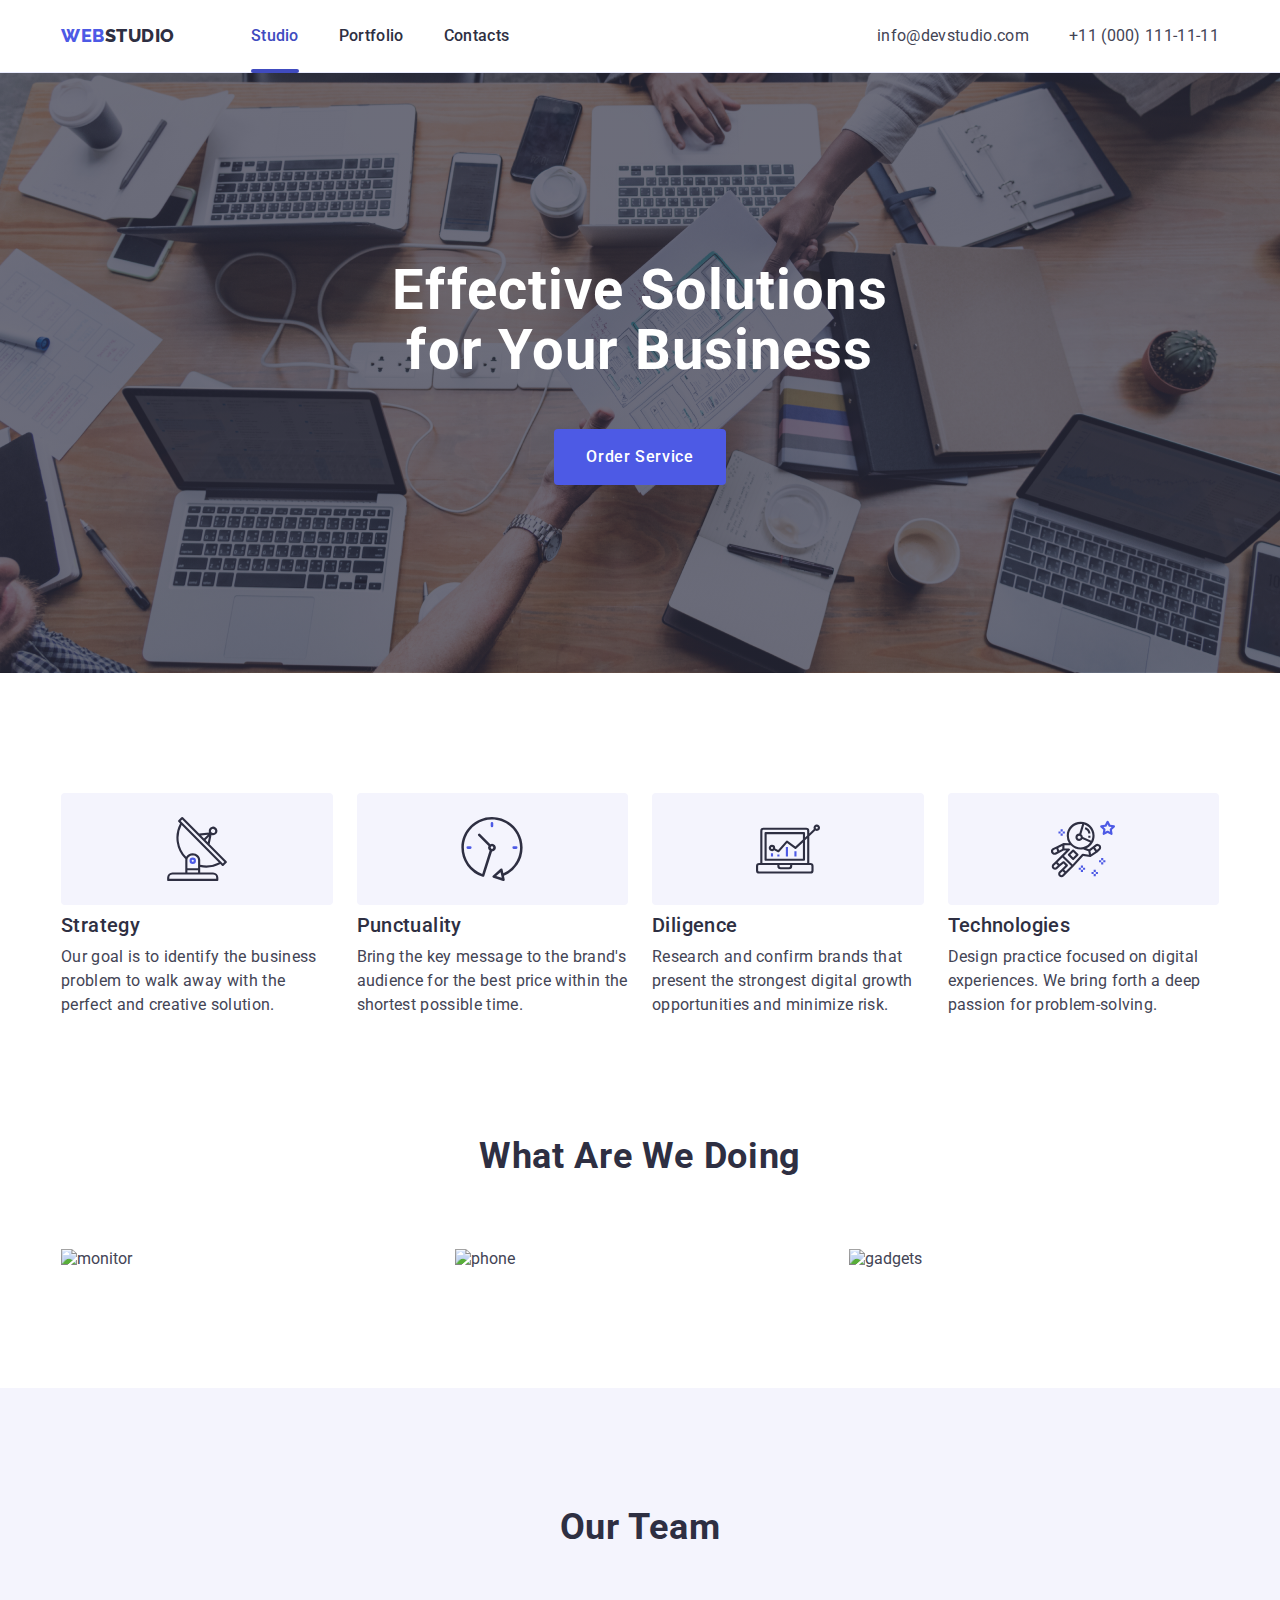
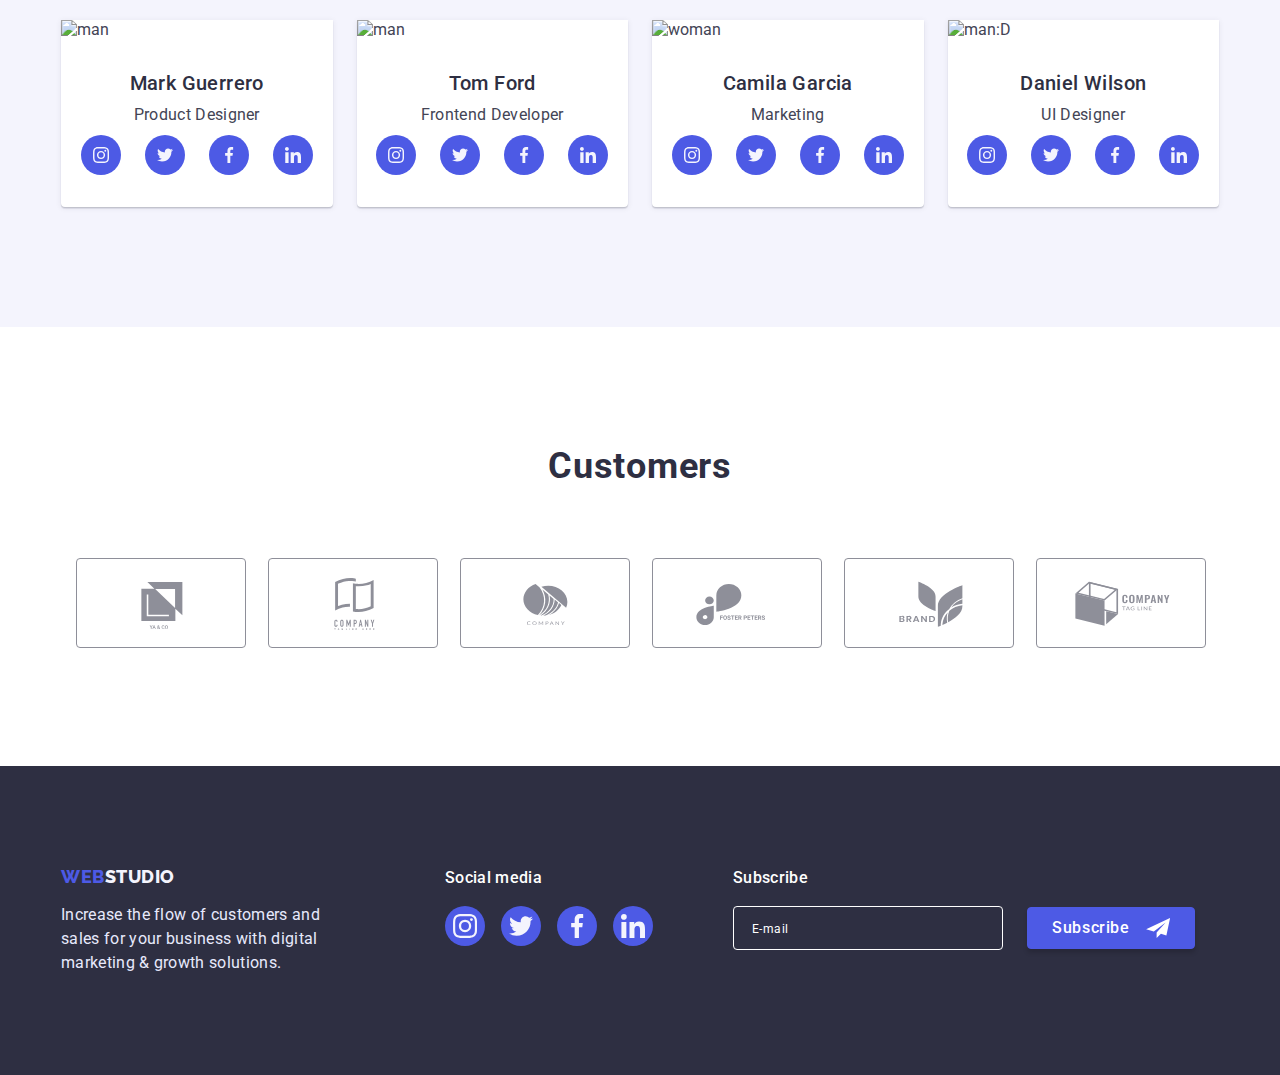
==== index.html @ 3168a24e "Summary" ====
<!DOCTYPE html>
<html lang="en">
  <head>
    <meta charset="UTF-8" />
    <meta http-equiv="X-UA-Compatible" content="IE=edge" />
    <meta name="viewport" content="width=device-width, initial-scale=1.0" />
    <title>Document</title>
    <link
      rel="stylesheet"
      href="https://cdnjs.cloudflare.com/ajax/libs/modern-normalize/1.1.0/modern-normalize.min.css"
      integrity="sha512-wpPYUAdjBVSE4KJnH1VR1HeZfpl1ub8YT/NKx4PuQ5NmX2tKuGu6U/JRp5y+Y8XG2tV+wKQpNHVUX03MfMFn9Q=="
      crossorigin="anonymous"
      referrerpolicy="no-referrer"
    />
    <link rel="preconnect" href="https://fonts.googleapis.com" />
    <link rel="preconnect" href="https://fonts.gstatic.com" crossorigin />
    <link
      href="https://fonts.googleapis.com/css2?family=Montserrat:ital,wght@1,300;1,600&family=Raleway:wght@800&family=Roboto:wght@400;500;700;900&display=swap"
      rel="stylesheet"
    />

    <link rel="stylesheet" href="./css/style.css" />
    <link rel="stylesheet" href="./modal.js" />
  </head>
  <body class="Page">
    <!-- Header -->

    <header class="page-header">
      <div class="header-container container">
        <nav class="header-navigation">
          <!--Header-LOGOTYPE -->

          <a class="web link box" href="./index.html">
            Web<span class="studio">Studio</span>
          </a>

          <ul class="header list header-list">
            <li class="header-item">
              <a class="header link header-line" href="./index.html">Studio</a>
            </li>
            <li class="header-item">
              <a class="header link" href="./portfolio.html">Portfolio</a>
            </li>
            <li class="header-item">
              <a class="header link" href="#">Contacts</a>
            </li>
          </ul>
        </nav>

        <!-- ADRESS -->

        <address class="header-adress">
          <ul class="adress list adress-list">
            <li class="adress-item">
              <a href="mailto:info@devstudio.com" class="adress link"
                >info@devstudio.com</a
              >
            </li>
            <li class="adress-item">
              <a href="tel:+110001111111" class="adress link"
                >+11 (000) 111-11-11</a
              >
            </li>
          </ul>
        </address>
      </div>
    </header>

    <!-- MAIN -->

    <!-- HERO -->

    <main>
      <section class="hero">
        <div class="hero-conainer container">
          <h1 class="hero-title">Effective Solutions for Your Business</h1>

          <button class="button primary" type="button" data-modal-open>
            Order Service
          </button>
        </div>
      </section>

      <!-- Our privilegies -->

      <section class="privilegies">
        <div class="container priviliges-container">
          <h2 hidden class="op-title">Our privilegies</h2>
          <ul class="list-privilegies">
            <li class="privilegies-list">
              <div class="icon-container">
                <svg class="icon-priviliges" width="64" height="64">
                  <use href="./images/icons.svg#icon-antenna"></use>
                </svg>
              </div>
              <h3 class="privilegies-title-li">Strategy</h3>
              <p class="privilegies-text">
                Our goal is to identify the business problem to walk away with
                the perfect and creative solution.
              </p>
            </li>
            <li class="privilegies-list">
              <div class="icon-container">
                <svg class="icon-priviliges" width="64" height="64">
                  <use href="./images/icons.svg#icon-clock"></use>
                </svg>
              </div>
              <h3 class="privilegies-title-li">Punctuality</h3>
              <p class="privilegies-text">
                Bring the key message to the brand's audience for the best price
                within the shortest possible time.
              </p>
            </li>
            <li class="privilegies-list">
              <div class="icon-container">
                <svg class="icon-priviliges" width="64" height="64">
                  <use href="./images/icons.svg#icon-display"></use>
                </svg>
              </div>
              <h3 class="privilegies-title-li">Diligence</h3>
              <p class="privilegies-text">
                Research and confirm brands that present the strongest digital
                growth opportunities and minimize risk.
              </p>
            </li>
            <li class="privilegies-list">
              <div class="icon-container">
                <svg class="icon-priviliges" width="64" height="64">
                  <use href="./images/icons.svg#icon-spaceman"></use>
                </svg>
              </div>
              <h3 class="privilegies-title-li">Technologies</h3>
              <p class="privilegies-text">
                Design practice focused on digital experiences. We bring forth a
                deep passion for problem-solving.
              </p>
            </li>
          </ul>
        </div>
      </section>

      <!-- What are we doing -->

      <section class="what">
        <div class="container">
          <h2 class="what-title">What are we doing</h2>

          <ul class="what-list">
            <li class="what-li">
              <img src="./images/Rectanglea.jpg" alt="monitor" width="360" />
            </li>
            <li class="what-li">
              <img src="./images/Rectangleb.jpg" alt="phone" width="360" />
            </li>
            <li class="what-li">
              <img src="./images/Rectanglec.jpg" alt="gadgets" width="360" />
            </li>
          </ul>
        </div>
      </section>

      <!-- Our team -->
      <section class="our-team">
        <div class="container">
          <h2 class="team-title">Our Team</h2>
          <ul class="team list">
            <li class="team-li">
              <img src="./images/imga.jpg" alt="man" width="264" />
              <div class="person-container">
                <h3 class="team-title-li">Mark Guerrero</h3>
                <p class="team-text">Product Designer</p>
                <ul class="social-list">
                  <li class="social-item">
                    <a class="social-link" href="">
                      <svg class="social-icon" width="16" height="16">
                        <use
                          href="./images/icons-social.svg#icon-instagram"
                        ></use>
                      </svg>
                    </a>
                  </li>
                  <li class="social-item">
                    <a class="social-link" href="">
                      <svg class="social-icon" width="16" height="16">
                        <use
                          href="./images/icons-social.svg#icon-twitter"
                        ></use>
                      </svg>
                    </a>
                  </li>
                  <li class="social-item">
                    <a class="social-link" href="">
                      <svg class="social-icon" width="16" height="16">
                        <use
                          href="./images/icons-social.svg#icon-facebook"
                        ></use>
                      </svg>
                    </a>
                  </li>
                  <li class="social-item">
                    <a class="social-link" href="">
                      <svg class="social-icon" width="16" height="16">
                        <use
                          href="./images/icons-social.svg#icon-linkedin"
                        ></use>
                      </svg>
                    </a>
                  </li>
                </ul>
              </div>
            </li>
            <li class="team-li">
              <img src="./images/imgb.jpg" alt="man" width="264" />
              <div class="person-container">
                <h3 class="team-title-li">Tom Ford</h3>
                <p class="team-text">Frontend Developer</p>
                <ul class="social-list">
                  <li class="social-item">
                    <a class="social-link" href="">
                      <svg class="social-icon" width="16" height="16">
                        <use
                          href="./images/icons-social.svg#icon-instagram"
                        ></use>
                      </svg>
                    </a>
                  </li>
                  <li class="social-item">
                    <a class="social-link" href="">
                      <svg class="social-icon" width="16" height="16">
                        <use
                          href="./images/icons-social.svg#icon-twitter"
                        ></use>
                      </svg>
                    </a>
                  </li>
                  <li class="social-item">
                    <a class="social-link" href="">
                      <svg class="social-icon" width="16" height="16">
                        <use
                          href="./images/icons-social.svg#icon-facebook"
                        ></use>
                      </svg>
                    </a>
                  </li>
                  <li class="social-item">
                    <a class="social-link" href="">
                      <svg class="social-icon" width="16" height="16">
                        <use
                          href="./images/icons-social.svg#icon-linkedin"
                        ></use>
                      </svg>
                    </a>
                  </li>
                </ul>
              </div>
            </li>
            <li class="team-li">
              <img src="./images/imgc.jpg" alt="woman" width="264" />
              <div class="person-container">
                <h3 class="team-title-li">Camila Garcia</h3>
                <p class="team-text">Marketing</p>
                <ul class="social-list">
                  <li class="social-item">
                    <a class="social-link" href="">
                      <svg class="social-icon" width="16" height="16">
                        <use
                          href="./images/icons-social.svg#icon-instagram"
                        ></use>
                      </svg>
                    </a>
                  </li>
                  <li class="social-item">
                    <a class="social-link" href="">
                      <svg class="social-icon" width="16" height="16">
                        <use
                          href="./images/icons-social.svg#icon-twitter"
                        ></use>
                      </svg>
                    </a>
                  </li>
                  <li class="social-item">
                    <a class="social-link" href="">
                      <svg class="social-icon" width="16" height="16">
                        <use
                          href="./images/icons-social.svg#icon-facebook"
                        ></use>
                      </svg>
                    </a>
                  </li>
                  <li class="social-item">
                    <a class="social-link" href="">
                      <svg class="social-icon" width="16" height="16">
                        <use
                          href="./images/icons-social.svg#icon-linkedin"
                        ></use>
                      </svg>
                    </a>
                  </li>
                </ul>
              </div>
            </li>
            <li class="team-li">
              <img src="./images/imgd.jpg" alt="man:D" width="264" />
              <div class="person-container">
                <h3 class="team-title-li">Daniel Wilson</h3>
                <p class="team-text">UI Designer</p>
                <ul class="social-list">
                  <li class="social-item">
                    <a class="social-link" href="">
                      <svg class="social-icon" width="16" height="16">
                        <use
                          href="./images/icons-social.svg#icon-instagram"
                        ></use>
                      </svg>
                    </a>
                  </li>
                  <li class="social-item">
                    <a class="social-link" href="">
                      <svg class="social-icon" width="16" height="16">
                        <use
                          href="./images/icons-social.svg#icon-twitter"
                        ></use>
                      </svg>
                    </a>
                  </li>
                  <li class="social-item">
                    <a class="social-link" href="">
                      <svg class="social-icon" width="16" height="16">
                        <use
                          href="./images/icons-social.svg#icon-facebook"
                        ></use>
                      </svg>
                    </a>
                  </li>
                  <li class="social-item">
                    <a class="social-link" href="">
                      <svg class="social-icon" width="16" height="16">
                        <use
                          href="./images/icons-social.svg#icon-linkedin"
                        ></use>
                      </svg>
                    </a>
                  </li>
                </ul>
              </div>
            </li>
          </ul>
        </div>
      </section>

      <!-- CLIENS -->

      <section class="clients">
        <div class="clients-container container">
          <h2 class="clients-title">Customers</h2>
          <ul class="clients-list">
            <li class="clients-item">
              <a class="clients-link" href="">
                <svg class="icon-clients" width="104" height="56">
                  <use href="./images/icons-client.svg#icon-logo-1"></use>
                </svg>
              </a>
            </li>
            <li class="clients-item">
              <a class="clients-link" href="">
                <svg class="icon-clients" width="104" height="56">
                  <use href="./images/icons-client.svg#icon-logo-2"></use>
                </svg>
              </a>
            </li>
            <li class="clients-item">
              <a class="clients-link" href="">
                <svg class="icon-clients" width="104" height="56">
                  <use href="./images/icons-client.svg#icon-logo-3"></use>
                </svg>
              </a>
            </li>
            <li class="clients-item">
              <a class="clients-link" href="">
                <svg class="icon-clients" width="104" height="56">
                  <use href="./images/icons-client.svg#icon-logo-4"></use>
                </svg>
              </a>
            </li>
            <li class="clients-item">
              <a class="clients-link" href="">
                <svg class="icon-clients" width="104" height="56">
                  <use href="./images/icons-client.svg#icon-logo-5"></use>
                </svg>
              </a>
            </li>
            <li class="clients-item">
              <a class="clients-link" href="">
                <svg class="icon-clients" width="104" height="56">
                  <use href="./images/icons-client.svg#icon-logo-6"></use>
                </svg>
              </a>
            </li>
          </ul>
        </div>
      </section>
    </main>

    <!-- <form name="registr_form"> 
      <label for="name">
        <span>name</span> <input type="text" name="name"
      /></label>
      <label for="tel"> <span>tel</span> <input type="tel" name="tel" /></label>
      <label for="email">
        <span>email</span> <input type="email" name="email"
      /></label>
      <br />

      <button type="submit">send</button>
    </form> -->

    <footer class="footer">
      <div class="container footer-container">
        <div class="footer-left-half">
          <a class="web link" href="./index.html"
            >Web<span class="studio-footer">Studio</span>
          </a>
          <p class="footer-text">
            Increase the flow of customers and sales for your business with
            digital marketing & growth solutions.
          </p>
        </div>
        <div class="footer-right-half">
          <p class="footer-social-text">Social media</p>
          <ul class="footer-social-list">
            <li class="footer-social-item">
              <a class="footer-social-link" href="">
                <svg class="footer-social-icon" width="24" height="24">
                  <use href="./images/icons-social.svg#icon-instagram"></use>
                </svg>
              </a>
            </li>
            <li class="footer-social-item">
              <a class="footer-social-link" href="">
                <svg class="footer-social-icon" width="24" height="24">
                  <use href="./images/icons-social.svg#icon-twitter"></use>
                </svg>
              </a>
            </li>
            <li class="footer-social-item">
              <a class="footer-social-link" href="">
                <svg class="footer-social-icon" width="24" height="24">
                  <use href="./images/icons-social.svg#icon-facebook"></use>
                </svg>
              </a>
            </li>
            <li class="footer-social-item">
              <a class="footer-social-link" href="">
                <svg class="footer-social-icon" width="24" height="24">
                  <use href="./images/icons-social.svg#icon-linkedin"></use>
                </svg>
              </a>
            </li>
          </ul>
        </div>
        <div class="subscribe-container">
          <p class="footer-social-text">Subscribe</p>
          <form class="subscribe-form">
            <input
              class="subscribe-input"
              type="text"
              placeholder="E-mail"
              name="user-email"
              required
            />
            <button class="subscribe-btn" type="submit">
              Subscribe
              <svg class="subscribe-btn-icon" width="24" height="20">
                <use href="./images/icons.svg#icon-modalsend"></use>
              </svg>
            </button>
          </form>
        </div>
      </div>
    </footer>

    <!-- MODAL -->

    <div class="backdrop is-hidden" data-modal>
      <div class="modal">
        <button class="modal-close-btn" type="button" data-modal-close>
          <svg class="modal-close-icon" width="8" height="8">
            <use href="./images/icons.svg#icon-close-modal"></use>
          </svg>
        </button>
        <p class="modal-action-text">
          Leave your contacts and we will call you back
        </p>

        <form class="contact-form">
          <label class="contact-form-label"
            ><span class="contact-form-name-description">Name</span>
            <span class="contact-form-input-wrapper">
              <input
                class="contact-form-input"
                type="text"
                name="user-name"
                required
                pattern="^[a-zA-Zа-яА-Я]+"
                minlength="2"
              />
              <span class="contact-form-input-icon">
                <svg class="contact-name-icon" width="12" height="12">
                  <use href="./images/icons.svg#icon-modalname"></use>
                </svg>
              </span>
            </span>
          </label>

          <label class="contact-form-label"
            ><span class="contact-form-name-description">Phone</span>
            <span class="contact-form-input-wrapper">
              <input
                class="contact-form-input"
                type="tel"
                name="user-phone"
                required
                pattern="^[0-9]{3}-[0-9]{3}-[0-9]{2}-[0-9]{2}"
                title="xxx-xxx-xx-xx"
              />
              <span
                class="contact-form-input-icon contact-form-input-icon-name-tel"
              >
                <svg class="contact-tel-icon" width="13" height="13">
                  <use href="./images/icons.svg#icon-modalphone"></use>
                </svg>
              </span>
            </span>
          </label>

          <label class="contact-form-label"
            ><span class="contact-form-name-description">Email</span>
            <span class="contact-form-input-wrapper">
              <input
                class="contact-form-input"
                type="email"
                name="user-email"
                required
              />
              <span class="contact-form-input-icon">
                <svg class="contact-email-icon" width="15" height="12">
                  <use href="./images/icons.svg#icon-modalemail"></use>
                </svg>
              </span>
            </span>
          </label>

          <label
            ><span class="contact-form-name-description">Comment</span>
            <textarea
              class="contact-form-message"
              placeholder="Text input"
              name="user-message"
            ></textarea>
          </label>

          <input
            class="contact-accept-checkbox visually-hidden"
            type="checkbox"
            id="user-policy"
            value="contact-accept"
            required
          />
          <label for="user-policy" class="contact-accept-checkbox-desc">
            I accept the terms and conditions of the&nbsp;<a href="#"
              >Private Policy</a
            >
          </label>

          <button type="submit" class="contact-form-btn">Send</button>
        </form>
      </div>
    </div>

    <script src="./js/modal.js"></script>
  </body>
</html>
---- css/style.css ----
* {
  margin: 0;
}
body {
  /* цвет основного текста #2E2F42 */

  /* цвет вторичного текста (+адрес) #434455 */
  color: var(--primary-text-color);
  /* цвет футера+Н1 #F4F4FD */
  /* акцент   #404BBF */
  /* цвет  кнопки #E7E9FC */
  /* текст на кнопке #4D5AE5*/

  /* position: relative;
  padding-right: 156px;
  padding-left: 156px;
  width: 1440px;
  height: 2592px;*/
  transition-duration: 250ms;
  transition-timing-function: cubic-bezier(0.4, 0, 0.2, 1);
  /* Основной ШРИФТ */
  font-family: "Roboto", sans-serif;

  background: var(--secondry-white-color);
}

:root {
  --primary-text-color: #434455;
  --title-text-color: #2e2f42;
  --accent-color: #404bbf;
  --primary-bg-color: #4d5ae5;
  --secondary-bg-color: #e7e9fc;
  --secondry-white-color: #ffffff;
  --background-color: #f4f4fd;
  --anim-transition: 250ms cubic-bezier(0.4, 0, 0.2, 1);
}
img {
  display: block;
}
li {
  list-style: none;
}
/* HEADER */

.header-li {
  list-style: none;
}
/*Header-LOGOTYPE */

.web.link {
  text-decoration: none;
  font-family: "Raleway", sans-serif;
  font-style: normal;
  font-weight: 800;
  font-size: 18px;
  line-height: 1.17;
  display: flex;
  align-items: center;
  letter-spacing: 0.03em;
  text-transform: uppercase;
}
.web.link {
  color: #4d5ae5;
}
.studio {
  color: #2e2f42;
}

/* Header-NAVIGATION */
.web.link {
  text-decoration: none;
}
.header.list {
  list-style: none;
  padding: 0;
  margin: 0;
}

.header.link {
  color: var(--title-text-color);
  font-family: "Roboto";
  font-style: normal;
  font-weight: 500;
  font-size: 16px;
  line-height: 24px;
  letter-spacing: 0.02em;
  text-decoration: none;
  transition-property: color, text-decoration-color;
  transition-duration: 250ms;
  transition-timing-function: cubic-bezier(0.4, 0, 0.2, 1);
}

.header.link:hover,
.header.link:focus {
  color: var(--accent-color);
  text-decoration-color: var(--accent-color);
}

/* Header-ADRESS */
.header-adress {
  font-style: normal;
  line-height: 1.5;
  margin-left: auto;
}

.adress.list {
  list-style: none;
  padding: 0;
}
.adress.link {
  color: var(--primary-text-color);
  text-decoration-line: none;
  letter-spacing: 0.02em;
  transition-property: color;
  transition-duration: 250ms;
  transition-timing-function: cubic-bezier(0.4, 0, 0.2, 1);
}

.adress.link:focus,
.adress.link:hover {
  color: var(--accent-color);
  transition-property: color;
  transition-duration: 250ms;
  transition-timing-function: cubic-bezier(0.4, 0, 0.2, 1);
}

/* HERO */

.hero-title {
  font-family: "Roboto", sans-serif;
  font-style: normal;
  font-weight: 700;
  font-size: 56px;
  text-align: center;
  letter-spacing: 0.02em;
  color: var(--secondry-white-color);
  line-height: 1.07;
}

.button.primary {
  font-family: "Roboto", sans-serif;
  font-style: normal;
  font-weight: 500;
  font-size: 16px;
  line-height: 24px;
  display: inline-flex;
  align-items: center;
  letter-spacing: 0.04em;

  display: flex;
  flex-direction: row;
  align-items: flex-start;
  padding: 16px 32px;
  gap: 10px;
  cursor: pointer;
  transition-property: background-color;
  transition-duration: 250ms;
  transition-timing-function: cubic-bezier(0.4, 0, 0.2, 1);
}

.button.primary:hover,
.button.primary:focus {
  background-color: var(--accent-color);
}

/* Our privilegies */

.privilegies-title {
  font-family: "Roboto";
  font-style: normal;
  font-weight: 700;
  font-size: 36px;
  line-height: 1.2;
  text-align: center;
  letter-spacing: 0.02em;
  text-transform: capitalize;
}

.privilegies-title-li {
  font-family: "Roboto";
  font-style: normal;
  font-weight: 500;
  font-size: 20px;
  line-height: 1.2;
  letter-spacing: 0.02em;
}
.privilegies-text {
  line-height: 1.5;
  letter-spacing: 0.02em;
}
.privilegies-title,
.privilegies-title-li {
  color: var(--title-text-color);
}
.privilegies-list {
  list-style: none;
}

/* what are we doing */

.what-title {
  font-family: "Roboto";
  font-style: normal;
  font-weight: 700;
  font-size: 36px;
  line-height: 1.11;
  text-align: center;
  letter-spacing: 0.02em;
  text-transform: capitalize;
  color: var(--title-text-color);
}
.what-list {
  list-style: none;
}

/* our team */
.our-team {
  background-color: #f4f4fd;
}
.team.list {
  list-style: none;
}

.team-title {
  font-family: "Roboto";
  font-style: normal;
  font-weight: 700;
  font-size: 36px;
  line-height: 1.11;
  text-align: center;
  letter-spacing: 0.02em;
  text-transform: capitalize;
}

.team-title-li {
  font-family: "Roboto";
  font-style: normal;
  font-weight: 500;
  font-size: 20px;
  line-height: 24px;
  text-align: center;
  letter-spacing: 0.02em;
}

.team-li {
  background-color: #ffffff;
}

.team-title,
.team-title-li {
  color: var(--title-text-color);
}
.team-text {
  background-color: var(--secondry-white-color);
}
.team-text {
  line-height: 1.5;
  letter-spacing: 0.02em;
}

.button.primary {
  color: var(--secondry-white-color);
  background-color: var(--primary-bg-color);
}
.button.secondary {
  color: var(--primary-bg-color);
  background-color: var(--secondary-bg-color);
}

/* FOOTER */
.studio-footer {
  color: #f4f4fd;
}

.footer {
  background-color: var(--title-text-color);
}
.footer-text {
  font-family: "Roboto";
  font-style: normal;
  font-weight: 400;
  font-size: 16px;
  line-height: 24px;
  letter-spacing: 0.02em;
  color: var(--secondary-bg-color);
}

/* PORTFOLIO */ /* PORTFOLIO */ /* PORTFOLIO */

/* HEADER>index */

/* Header */
.main-title {
  font-family: "Roboto", sans-serif;
  font-style: normal;
  font-weight: 700;
  font-size: 56px;
  text-align: center;
  letter-spacing: 0.02em;
  color: var(--title-text-color);
}
/* Filter */

.button.secondary {
  font-family: "Roboto", sans-serif;
  font-style: normal;
  font-weight: 500;
  font-size: 16px;
  line-height: 24px;
  display: flex;
  align-items: center;
  text-align: center;
  letter-spacing: 0.04em;
  background-color: #f4f4fd;
  cursor: pointer;
  transition-property: color, border-color, background-color, box-shadow;
  transition-duration: 250ms;
  transition-timing-function: cubic-bezier(0.4, 0, 0.2, 1);
}

.button.secondary:hover,
.button.secondary:focus {
  color: var(--secondry-white-color);
  background-color: var(--accent-color);
}
/* Projects  */

.project-list {
  list-style: none;
}

.project-title {
  font-family: "Roboto", sans-serif;
  font-style: normal;
  font-weight: 500;
  font-size: 20px;
  line-height: 1.2;
  letter-spacing: 0.02em;

  color: var(--title-text-color);
}
.project-text {
  font-size: 16px;
  line-height: 1.5;
  letter-spacing: 0.02em;
  color: var(--primary-text-color);
}

.project-li,
.filter-li {
  list-style: none;
}

.project-link {
  text-decoration: none;
}

/* BLOCKS Project's*/ /* BLOCKS Project's*/ /* BLOCKS Project's*/

/* INDEX+PORTFOLIO */ /* INDEX+PORTFOLIO */

/* HEADER */

ul,
h1,
h2,
h3,
h4,
h5,
h6,
p {
  margin: 0;
  padding: 0;
}

.web.link {
  display: inline-block;
}
.page-header {
  border-bottom: 1px solid #e7e9fc;
}
.header-container {
  display: flex;
}
.container {
  width: 1158px;
  margin: 0 auto;
  padding: 0 15px;
}
.header-navigation {
  display: flex;
  align-items: center;
}
.web.link.box {
  margin-right: 76px;
}
.header-list {
  display: flex;
  gap: 40px;
}
.header-item {
  padding: 0;
}
.header.link {
  padding: 24px 0;
}
.adress-list {
  gap: 40px;
  display: flex;
}

.adress-item {
  padding: 24px 0;
}

/* INDEX */ /* INDEX */

/* HERO */

.hero {
  padding: 188px 0;
}
.hero-title {
  max-width: 496px;
  margin: 0 auto 48px;
}
.button.primary {
  display: block;
  min-width: 169px;
  height: 56px;
  border: none;
  border-radius: 4px;
  margin: auto;
}
/* Our privilegies */

.privilegies {
  padding: 120px 0;
}
.list-privilegies {
  display: flex;
  gap: 24px;
}
.privilegies-list {
  width: calc((100% - 72px) / 4);
}
.privilegies-title-li {
  margin-bottom: 8px;
}

/* WHAT  */
.what {
  padding-bottom: 120px;
}
.what-title {
  margin-bottom: 72px;
}
.what-list {
  display: flex;
  gap: 24px;
}
.what-li {
  flex-basis: calc((100% - 3 * 16px) / 3);
}

/* OUR-TEAM */

.our-team {
  padding: 120px 0;
}
.team-title {
  margin-bottom: 72px;
}
.team.list {
  display: flex;
  gap: 24px;
}
.team-li {
  flex-basis: calc((100% - 3 * 24px) / 4);
  border-radius: 0px 0px 4px 4px;
}
.person-container {
  padding: 32px 16px;
}
.team-title-li {
  text-align: center;
  margin-bottom: 8px;
}
.team-text {
  text-align: center;
  margin-bottom: 8px;
}
/* FOOTER */
.footer {
  padding: 100px 0;
}

.footer-text {
  max-width: 264px;
  margin-top: 16px;
}

/* Project's FILTER LIST */

.project {
  padding: 96px 0 120px;
}

.filter-set {
  outline: orange;
  display: flex;
  justify-content: center;
  gap: 24px;
  margin-bottom: 72px;
}
.filter-button {
  padding: 12px 24px;
  border: 1px solid #e7e9fc;
  border-radius: 4px;
}
.filter-button:hover,
.filter-button:focus {
  border: 1px solid transparent;
  box-shadow: 0px 3px 1px rgba(0, 0, 0, 0.1), 0px 2px 1px rgba(0, 0, 0, 0.08),
    0px 2px 2px rgba(0, 0, 0, 0.12);
  transition-property: border, box-shadow;
  transition-duration: 250ms;
  transition-timing-function: cubic-bezier(0.4, 0, 0.2, 1);
}
.card-set {
  outline: tomato;
  display: flex;
  flex-wrap: wrap;
  column-gap: 24px;
  row-gap: 48px;
}
.card-item {
  width: calc((100% - 48px) / 3);
}
.card-info {
  padding: 32px 16px;
  border: 1px solid #e7e9fc;
  border-top: none;
}
.project-title {
  margin-bottom: 8px;
}

/* IMAGE-DECORATION */ /* IMAGE-DECORATION */ /* IMAGE-DECORATION */ /* IMAGE-DECORATION */

/* HEADER */

.page-header {
  box-shadow: 0px 2px 1px rgba(46, 47, 66, 0.08),
    0px 1px 1px rgba(46, 47, 66, 0.16), 0px 1px 6px rgba(46, 47, 66, 0.08);
}

/* HERO */
.hero {
  background-color: var(--primary-text-color);
  max-width: 1440px;
  margin-left: auto;
  margin-right: auto;
  background-image: linear-gradient(
      rgba(46, 47, 66, 0.7),
      rgba(46, 47, 66, 0.7)
    ),
    url(../images/people-office.jpg);
  background-repeat: no-repeat;
  background-position: center;
  background-size: cover;
}
/* Priviligies */
.icon-container {
  display: flex;
  align-items: center;
  justify-content: center;
  height: 112px;
  background-color: var(--background-color);
  border-radius: 4px;
  margin-bottom: 8px;
}

/* Our team */

.team-li {
  box-shadow: 0px 1px 6px rgba(46, 47, 66, 0.08),
    0px 1px 1px rgba(46, 47, 66, 0.16), 0px 2px 1px rgba(46, 47, 66, 0.08);
}
.person-container {
  padding: 32px 0;
}
.social-list {
  display: flex;
  justify-content: center;
  gap: 24px;
}
.social-item {
  width: 40px;
  height: 40px;
}
.social-link {
  width: 100%;
  height: 100%;
  background-color: var(--primary-bg-color);
  border-radius: 50%;
  display: flex;
  align-items: center;
  justify-content: center;
  transition-property: background-color;
  transition-duration: 250ms;
  transition-timing-function: cubic-bezier(0.4, 0, 0.2, 1);
}
.social-link:hover,
.social-link:focus {
  background-color: var(--accent-color);
}

.social-icon {
  fill: var(--background-color);
}

/* clients */
.clients {
  padding-top: 120px;
  padding-bottom: 120px;
}

.clients-container {
  width: 1128px;
  margin-left: auto;
  margin-right: auto;
}
.clients-title {
  font-family: "Roboto";
  font-style: normal;
  font-weight: 700;
  font-size: 36px;
  line-height: 1.1;
  text-align: center;
  letter-spacing: 0.02em;
  text-transform: capitalize;
  color: var(--title-text-color);
  margin-bottom: 72px;
}
.clients-list {
  display: flex;
  gap: 24px;
}
.clients-item {
  width: calc((100% - 120px) / 6);
  height: 88px;
}
.clients-link {
  display: block;
  display: flex;
  justify-content: center;
  align-items: center;
  width: 100%;
  height: 100%;
  border: 1px solid #8e8f99;
  color: #8e8f99;
  border-radius: 4px;

  transition: border-color var(--anim-transition), color var(--anim-transition);
}

.clients-link:hover {
  border-color: var(--accent-color);
  color: var(--accent-color);
}
.clients-link:focus {
  border-color: var(--accent-color);
  color: var(--accent-color);
}
.icon-clients {
  fill: currentColor;
}

/* FOOTER */

.footer-container {
  display: flex;
  align-items: baseline;
}
.footer-left-half {
  margin-right: 120px;
}
/* .footer-right-half */
.footer-social-text {
  font-weight: 500;
  font-size: 16px;
  line-height: 1.5;
  letter-spacing: 0.02em;
  color: var(--secondry-white-color);
  margin-bottom: 16px;
}
.footer-social-list {
  display: flex;
  gap: 16px;
}
.footer-social-item {
  width: 40px;
  height: 40px;
}
.footer-social-link {
  width: 100%;
  height: 100%;
  background-color: var(--primary-bg-color);
  border-radius: 50%;
  display: flex;
  align-items: center;
  justify-content: center;
  transition-property: background-color;
  transition-duration: 250ms;
  transition-timing-function: cubic-bezier(0.4, 0, 0.2, 1);
}

.footer-social-link:hover,
.footer-social-link:focus {
  background-color: #31d0aa;
}

.footer-social-icon {
  fill: var(--background-color);
}

/* PORTFOLIO */ /* PORTFOLIO */ /* PORTFOLIO */

/* Our projects  */
.project-link {
  display: block;
  transition-property: box-shadow;
  transition-duration: 250ms;
  transition-timing-function: cubic-bezier(0.4, 0, 0.2, 1);
}

.project-link:hover,
.project-link:focus {
  box-shadow: 0px 1px 6px rgba(46, 47, 66, 0.08),
    0px 1px 1px rgba(46, 47, 66, 0.16), 0px 2px 1px rgba(46, 47, 66, 0.08);

}

/* ANIMATION */ /* ANIMATION */ /* ANIMATION */

/* header-line */

.header.link.header-line {
  position: relative;
  display: block;
  color: var(--accent-color);
  transition-property: color;
  transition-duration: 250ms;
  transition-timing-function: cubic-bezier(0.4, 0, 0.2, 1);
}

.header-line::after {
  content: "";
  position: absolute;
  width: 100%;
  height: 4px;
  background-color: var(--accent-color);
  bottom: -1px;
  left: 0;
  border-radius: 2px;
  border-bottom: 1px;
}

.header.link {
  position: relative;
  display: block;
}
/* INDEX/modal */

.backdrop {
  position: fixed;
  top: 0;
  left: 0;
  width: 100%;
  height: 100%;
  z-index: 100;
  background-color: rgba(46, 47, 66, 0.4);
  transform: scale(1);
  transition: opacity var(--anim-transition), visibility var(--anim-transition);
}
/* transition-property: opasity, visibility;
  transition-duration: 2500ms;
  transition-timing-function: cubic-bezier(0.4, 0, 0.2, 1); */

.backdrop.is-hidden {
  opacity: 0;
  visibility: hidden;
  pointer-events: none;
  transform: scale(0.7);
}
.modal {
  position: absolute;
  width: 408px;
  max-width: 408px;
  min-height: 576px;
  top: 50%;
  left: 50%;
  transform: translate(-50%, -50%) scale(1);
  background: #fcfcfc;
  box-shadow: 0px 1px 1px rgba(0, 0, 0, 0.14), 0px 1px 3px rgba(0, 0, 0, 0.12),
    0px 2px 1px rgba(0, 0, 0, 0.2);
  padding: 72px 24px 24px 24px;
  border-radius: 4px;
  transition: transform var(--anim-transition);
  
}

.modal-close-btn {
  padding: 0;
  position: absolute;
  display: flex;
  align-items: center;
  justify-content: center;
  width: 24px;
  height: 24px;
  top: 24px;
  right: 24px;
  border-radius: 50%;
  background: var(--secondary-bg-color);
  cursor: pointer;
  border: 1px solid rgba(0, 0, 0, 0.1);
  transition-property: fill, background-color;
  transition-duration: 250ms;
  transition-timing-function: cubic-bezier(0.4, 0, 0.2, 1);
  transition: background-color var(--anim-transition),
    border var(--anim-transition);
}
.modal-close-icon {transition: fill var(--anim-transition);}

.modal-close-btn:focus,
.modal-close-btn:hover {
  fill: var(--secondry-white-color);
  background-color: var(--accent-color);
  border: var(--accent-color);
  transition-property: background-color, border;
  transition-duration: 250ms;
  transition-timing-function: cubic-bezier(0.4, 0, 0.2, 1);
}
/* Portfolio */ /* Portfolio */

/* Our project */

.project-thumb {
  position: relative;
  overflow: hidden;
}

.overlay {
  position: absolute;
  top: 0;
  left: 0;
  width: 100%;
  height: 100%;
  background-color: var(--primary-bg-color);
  padding: 20px;
  transform: translateY(100%);
}
.card-item:focus .overlay {
  transform: translateY(0%);
}
.card-item:hover .overlay {
  transform: translateY(0%);
}



 .overlay {
  color: var(--background-color);
  position: absolute;
  top: 0;
  font-size: 16px;
  line-height: 1.5;
  letter-spacing: 0.02em;
  padding: 40px 32px;
  background-color: var(--primary-bg-color);
  height: 100%;
  width: 100%;
  transform: translateY(100%);
  transition-property: transform;
  transition-duration: 250ms;
  transition-timing-function: cubic-bezier(0.4, 0, 0.2, 1);
}
.overlay:hover,
.overlay:focus {
  transform: translateY(0%);
}

/* FORM ELEMENTS */ /* FORM ELEMENTS */ /* FORM ELEMENTS */

/* Hero modal form */ /* Hero modal form */

/* TEXT STYLEs */
.modal-action-text {
  font-family: "Roboto";
  font-style: normal;
  font-weight: 500;
  font-size: 16px;
  line-height: 24px;
  text-align: center;
  letter-spacing: 0.02em;
  color: var(--title-text-color);
}
.contact-form-name-description {
  display: block;
  margin-top: 8px;
  margin-bottom: 4px;
  font-family: "Roboto";
  font-style: normal;
  font-weight: 400;
  font-size: 12px;
  line-height: 14px;
  letter-spacing: 0.01em;
  color: #8e8f99;
}
.contact-accept-checkbox-desc {
  font-family: "Roboto";
  font-style: normal;
  font-weight: 400;
  font-size: 12px;
  line-height: 14px;
  letter-spacing: 0.04em;
  color: #8e8f99;
}

.contact-form-message {
  font-family: "Roboto";
  font-style: normal;
  font-weight: 500;
  font-size: 16px;
  line-height: 24px;
  letter-spacing: 0.02em;
  color: var(--title-text-color);
}
/* TEXT STYLEs */

/* POSITION */
.modal {
  padding: 72px 24px 24px;
}

.contact-form {
  display: flex;
  flex-direction: column;
}
.contact-form-input {
  width: 359px;
  height: 39px;
  border: 1px solid rgba(46, 47, 66, 0.4);
  border-radius: 4px;
  padding-left: 38px;
  transition-property: border-color;
  transition-duration: 250ms;
  transition-timing-function: cubic-bezier(0.4, 0, 0.2, 1);
}
.contact-form-accept-container {
  margin-top: 16px;
  margin-bottom: 24px;
}
/* POSITION */

/* MODAL INPUT ICON  */
.contact-form-input-icon {
  position: absolute;
  display: block;
  top: 50%;
  left: 19px;
  transform: translate(0%, -50%);
  fill: var(--title-text-color);
  transition-property: fill;
  transition-duration: 250ms;
  transition-timing-function: cubic-bezier(0.4, 0, 0.2, 1);
}
.contact-form-input-wrapper {
  display: block;
  position: relative;
}
.contact-form-input:focus {
  border-color: #4d5ae5;
  outline: none;
  transition-property: border-color;
  transition-duration: 250ms;
  transition-timing-function: cubic-bezier(0.4, 0, 0.2, 1);
}
.contact-form-input:focus + .contact-form-input-icon {
  fill: var(--primary-bg-color);
}

/* MODAL INPUT ICON  */

/* Contacts comment 
font-family: 'Roboto';
  font-style: normal;
  font-weight: 400;
  font-size: 12px;
  line-height: 14px;
  letter-spacing: 0.04em;
  color: rgba(46, 47, 66, 0.4);
  padding-left: 16px;
  padding-top: 8px;*/

.contact-form-message {
  resize: none;
  width: 100%;
  height: 120px;
  padding: 8px 16px;
  border: 1px solid rgba(46, 47, 66, 0.4);
  border-radius: 4px;
}
.contact-form-message::placeholder {
  font-family: "Roboto";
  font-style: normal;
  font-weight: 400;
  font-size: 12px;
  line-height: 14px;
  letter-spacing: 0.04em;
  color: rgba(46, 47, 66, 0.4);
}

.contact-form-message:focus {
  border-color: #4d5ae5;
  outline: none;
  transition-property: border-color;
  transition-duration: 250ms;
  transition-timing-function: cubic-bezier(0.4, 0, 0.2, 1);
}

/* checkbox */
.contact-accept-checkbox-desc::before {
  content: "";
  display: block;
  width: 16px;
  height: 16px;
  border: 1px solid rgba(46, 47, 66, 0.4);
  border-radius: 2px;
  cursor: pointer;
  margin-right: 8px;
}
.contact-accept-checkbox:checked + .contact-accept-checkbox-desc::before {
  background-color: var(--accent-color);
  background-image: url(../images/vector.svg);
  background-repeat: no-repeat;
  background-position: 50% 50%;
  background-size: auto;
}

.contact-accept-checkbox:focus + .contact-accept-checkbox-desc::before {
  outline: 1px solid var(--accent-color);
}

.contact-accept-checkbox-desc {
  display: flex;
  align-items: center;
  margin-top: 16px;
  margin-bottom: 24px;
}

.visually-hidden {
  position: absolute;
  width: 1px;
  height: 1px;
  margin: -1px;
  padding: 0;
  overflow: hidden;
  border: 0;
  clip: rect(0 0 0 0);
}
.contact-form-btn {
  min-width: 169px;
  padding: 16px 32px;
  align-self: center;
  font-family: "Roboto";
  font-style: normal;
  font-weight: 500;
  font-size: 16px;
  line-height: 24px;
  align-items: center;
  text-align: center;
  letter-spacing: 0.04em;
  color: var(--secondry-white-color);
  background-color: var(--primary-bg-color);
  box-shadow: 0px 4px 4px rgba(0, 0, 0, 0.15);
  border-radius: 4px;
  border: 1px solid var(--primary-bg-color);
}
/* checkbox */

/* Footer subscribe */

.subscribe-container {
  display: flex;
  flex-direction: column;
  margin-left: 80px;
}

.footer-social-text {
  font-weight: 500;
  font-size: 16px;
  line-height: 1.5;
  letter-spacing: 0.02em;
  color: var(--secondry-white-color);
  margin-bottom: 16px;
}

.subscribe-form {
  display: flex;
  gap: 24px;
}

.subscribe-input::placeholder {
  font-family: "Roboto";
  font-style: normal;
  font-weight: 400;
  font-size: 12px;
  line-height: 24px;
  letter-spacing: 0.04em;
  color: #ffffff;
  padding-left: 16px;
}
.subscribe-input {
  width: 264px;
  height: 40px;
  background: var(--title-text-color);
  border: 1px solid var(--secondry-white-color);
  border-radius: 4px;
}
.subscribe-input:focus {
  border-color: #4d5ae5;
  outline: none;
  transition-property: border-color;
  transition-duration: 250ms;
  transition-timing-function: cubic-bezier(0.4, 0, 0.2, 1);
}

.subscribe-btn {
  display: flex;
  justify-content: center;
  align-items: center;
  min-width: 165px;
  padding: 8px 24px;
  align-self: center;
  font-family: "Roboto";
  font-style: normal;
  font-weight: 500;
  font-size: 16px;
  line-height: 24px;
  align-items: center;
  text-align: center;
  letter-spacing: 0.04em;
  color: var(--secondry-white-color);
  background-color: var(--primary-bg-color);
  box-shadow: 0px 4px 4px rgba(0, 0, 0, 0.15);
  border-radius: 4px;
  border: 1px solid var(--primary-bg-color);
}

.subscribe-btn-icon {
  margin-left: 16px;
  fill: var(--secondry-white-color);
}

/* Footer subscribe */
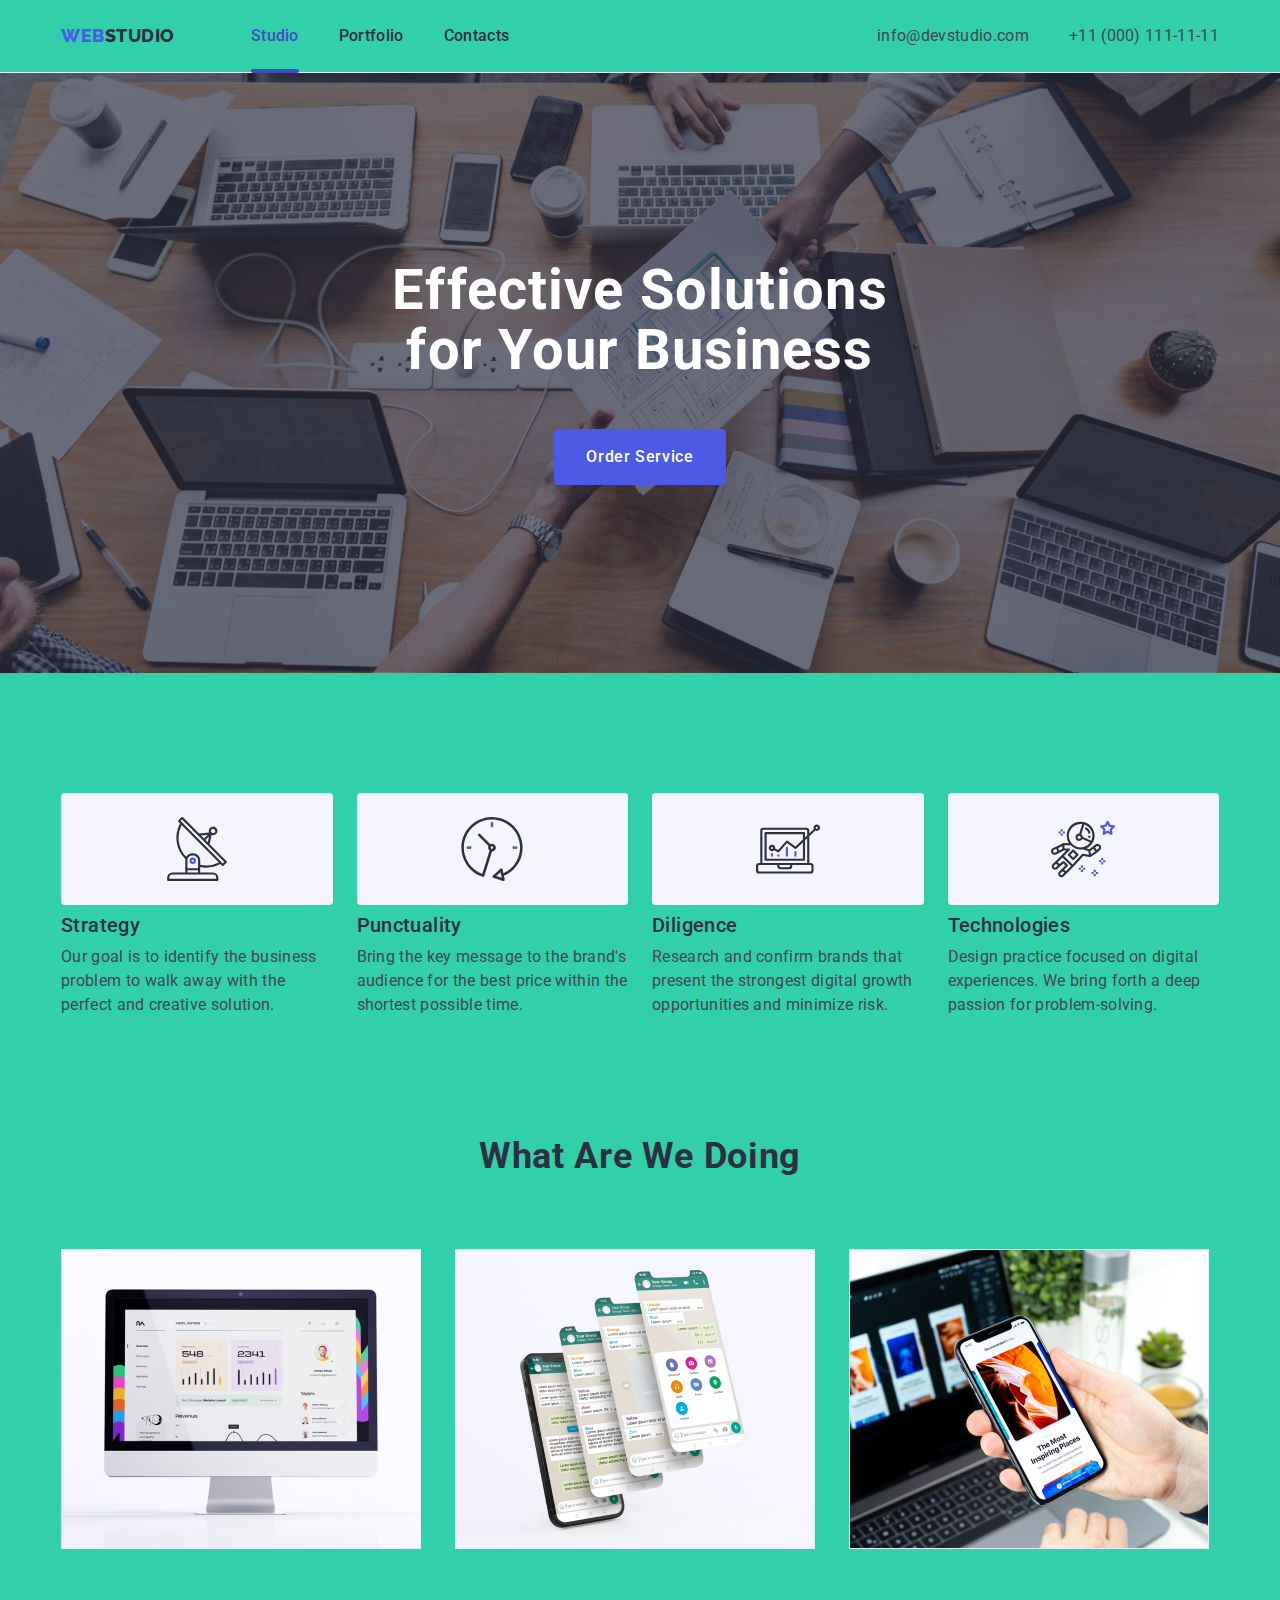
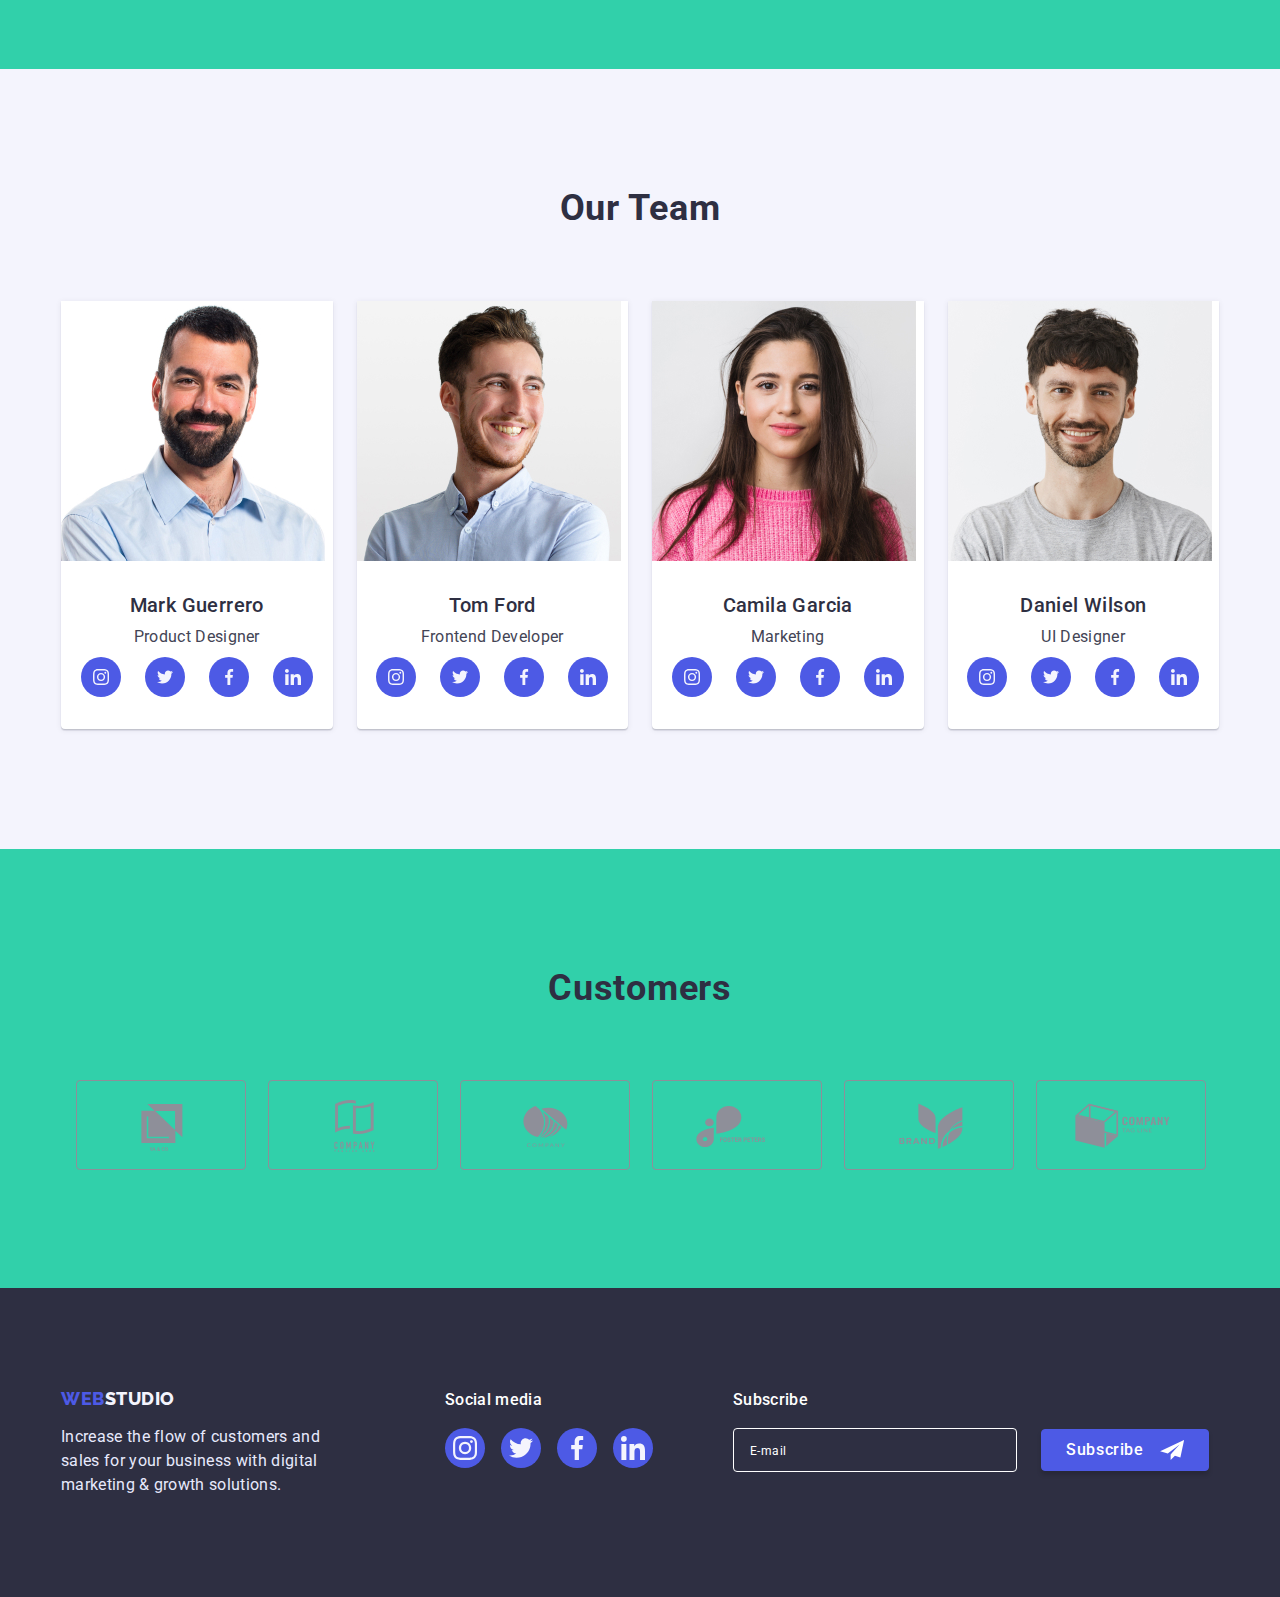
==== commit ebc98d6b: "Photo" ====
--- a/index.html
+++ b/index.html
@@ -147,13 +147,13 @@
 
           <ul class="what-list">
             <li class="what-li">
-              <img src="./images/Rectanglea.jpg" alt="monitor" width="360" />
+              <img src="./images/what-1.jpg" alt="monitor" width="360" />
             </li>
             <li class="what-li">
-              <img src="./images/Rectangleb.jpg" alt="phone" width="360" />
+              <img src="./images/what-2.jpg" alt="phone" width="360" />
             </li>
             <li class="what-li">
-              <img src="./images/Rectanglec.jpg" alt="gadgets" width="360" />
+              <img src="./images/what-3.jpg" alt="gadgets" width="360" />
             </li>
           </ul>
         </div>
@@ -165,7 +165,26 @@
           <h2 class="team-title">Our Team</h2>
           <ul class="team list">
             <li class="team-li">
-              <img src="./images/imga.jpg" alt="man" width="264" />
+              <picture>
+                <source
+                  srcset="./images/team-1-2x.jpg 2x"
+                  media="max-widht: 1158px"
+                />
+                <source
+                  srcset="./images/team-1-2x.jpg 2x"
+                  media="max-widht: 768px"
+                />
+                <source
+                  srcset="./images/team-1-2x.jpg 2x"
+                  media="max-widht: 428px"
+                />
+                <img
+                  class="team-img-1"
+                  src="./images/team-1.jpg"
+                  alt="man"
+                  width="264"
+                />
+              </picture>
               <div class="person-container">
                 <h3 class="team-title-li">Mark Guerrero</h3>
                 <p class="team-text">Product Designer</p>
@@ -210,7 +229,26 @@
               </div>
             </li>
             <li class="team-li">
-              <img src="./images/imgb.jpg" alt="man" width="264" />
+              <picture
+                ><source
+                  srcset="./images/team-2-2x.jpg 2x"
+                  media="max-widht: 1158px"
+                />
+                <source
+                  srcset="./images/team-2-2x.jpg 2x"
+                  media="max-widht: 768px"
+                />
+                <source
+                  srcset="./images/team-2-2x.jpg 2x"
+                  media="max-widht: 428px"
+                />
+                <img
+                  class="team-img-2"
+                  src="./images/team-2.jpg"
+                  alt="man"
+                  width="264"
+                />
+              </picture>
               <div class="person-container">
                 <h3 class="team-title-li">Tom Ford</h3>
                 <p class="team-text">Frontend Developer</p>
@@ -255,7 +293,22 @@
               </div>
             </li>
             <li class="team-li">
-              <img src="./images/imgc.jpg" alt="woman" width="264" />
+              <picture
+                ><source
+                  srcset="./images/team-3-2x.jpg 2x"
+                  media="max-widht: 1158px" />
+                <source
+                  srcset="./images/team-3-2x.jpg 2x"
+                  media="max-widht: 768px" />
+                <source
+                  srcset="./images/team-3-2x.jpg 2x"
+                  media="max-widht: 428px" />
+                <img
+                  class="team-img-3"
+                  src="./images/team-3.jpg"
+                  alt="woman"
+                  width="264"
+              /></picture>
               <div class="person-container">
                 <h3 class="team-title-li">Camila Garcia</h3>
                 <p class="team-text">Marketing</p>
@@ -300,7 +353,26 @@
               </div>
             </li>
             <li class="team-li">
-              <img src="./images/imgd.jpg" alt="man:D" width="264" />
+              <picture
+                ><source
+                  srcset="./images/team-4-2x.jpg 2x"
+                  media="max-widht: 1158px"
+                />
+                <source
+                  srcset="./images/team-4-2x.jpg 2x"
+                  media="max-widht: 768px"
+                />
+                <source
+                  srcset="./images/team-4-2x.jpg 2x"
+                  media="max-widht: 428px"
+                />
+                <img
+                  class="team-img-4"
+                  src="./images/team-4.jpg"
+                  alt="man:D"
+                  width="264"
+                />
+              </picture>
               <div class="person-container">
                 <h3 class="team-title-li">Daniel Wilson</h3>
                 <p class="team-text">UI Designer</p>
@@ -463,7 +535,7 @@
           <form class="subscribe-form">
             <input
               class="subscribe-input"
-              type="text"
+              type="email"
               placeholder="E-mail"
               name="user-email"
               required
--- a/css/style.css
+++ b/css/style.css
@@ -565,7 +565,7 @@
       rgba(46, 47, 66, 0.7),
       rgba(46, 47, 66, 0.7)
     ),
-    url(../images/people-office.jpg);
+    url(../images/background-people-office.jpg);
   background-repeat: no-repeat;
   background-position: center;
   background-size: cover;
@@ -739,7 +739,6 @@
 .project-link:focus {
   box-shadow: 0px 1px 6px rgba(46, 47, 66, 0.08),
     0px 1px 1px rgba(46, 47, 66, 0.16), 0px 2px 1px rgba(46, 47, 66, 0.08);
-
 }
 
 /* ANIMATION */ /* ANIMATION */ /* ANIMATION */
@@ -808,7 +807,6 @@
   padding: 72px 24px 24px 24px;
   border-radius: 4px;
   transition: transform var(--anim-transition);
-  
 }
 
 .modal-close-btn {
@@ -831,7 +829,9 @@
   transition: background-color var(--anim-transition),
     border var(--anim-transition);
 }
-.modal-close-icon {transition: fill var(--anim-transition);}
+.modal-close-icon {
+  transition: fill var(--anim-transition);
+}
 
 .modal-close-btn:focus,
 .modal-close-btn:hover {
@@ -868,9 +868,7 @@
   transform: translateY(0%);
 }
 
-
-
- .overlay {
+.overlay {
   color: var(--background-color);
   position: absolute;
   top: 0;
@@ -1120,14 +1118,15 @@
   line-height: 24px;
   letter-spacing: 0.04em;
   color: #ffffff;
-  padding-left: 16px;
 }
 .subscribe-input {
   width: 264px;
   height: 40px;
   background: var(--title-text-color);
   border: 1px solid var(--secondry-white-color);
+  color: var(--secondry-white-color);
   border-radius: 4px;
+  padding-left: 16px;
 }
 .subscribe-input:focus {
   border-color: #4d5ae5;
@@ -1165,3 +1164,41 @@
 }
 
 /* Footer subscribe */
+
+/* ADAPTIVE MOBILE */ /* ADAPTIVE MOBILE */ /* ADAPTIVE MOBILE */ /* ADAPTIVE MOBILE */ /* ADAPTIVE MOBILE */
+
+
+@media screen and (max-width: 1158px) { .hero {background-image: url(../images/people-office-tablet.jpg);}}
+@media screen and (max-width: 768px) { .hero {background-image: url(../images/people-office-phone.jpg);}}
+
+@media screen and (min-device-pixel-ratio: 2) and (max-width: 1158px),
+  screen and (min-resolution: 192dpi) and (max-width: 1158px),
+  screen and (min-resolution: 2dppx) and (max-width: 1158px) {
+  .hero {
+    background-image: url(../images/backround-people-office-2x.jpg);
+  }
+}
+
+@media screen and (min-device-pixel-ratio: 2) and (max-width: 768px),
+  screen and (min-resolution: 192dpi) and (max-width: 768px),
+  screen and (min-resolution: 2dppx) and (max-width: 768px) {
+  .hero {
+    background-image: url(../images/hero-bg-tablet-2x.jpg);
+  }
+}
+@media screen and (min-device-pixel-ratio: 2) and (max-width: 428px),
+  screen and (min-resolution: 192dpi) and (max-width: 428px),
+  screen and (min-resolution: 2dppx) and (max-width: 428px) {
+  .hero {
+    background-image: url(../images/hero-bg-2x.jpg);
+  }
+}
+
+
+/* ADAPTIVE TABLET /* ADAPTIVE TABLET*/ /* ADAPTIVE TABLET*/ /* ADAPTIVE TABLET*/ /* ADAPTIVE TABLET*/
+@media screen and (min-width: 768px) and (max-width: 1440px) {
+  body {
+    background-color: #31d0aa;
+  }
+}
+/* ADAPTIVE DESKTOP */ /* ADAPTIVE DESKTOP */ /* ADAPTIVE DESKTOP */ /* ADAPTIVE DESKTOP */ /* ADAPTIVE DESKTOP */
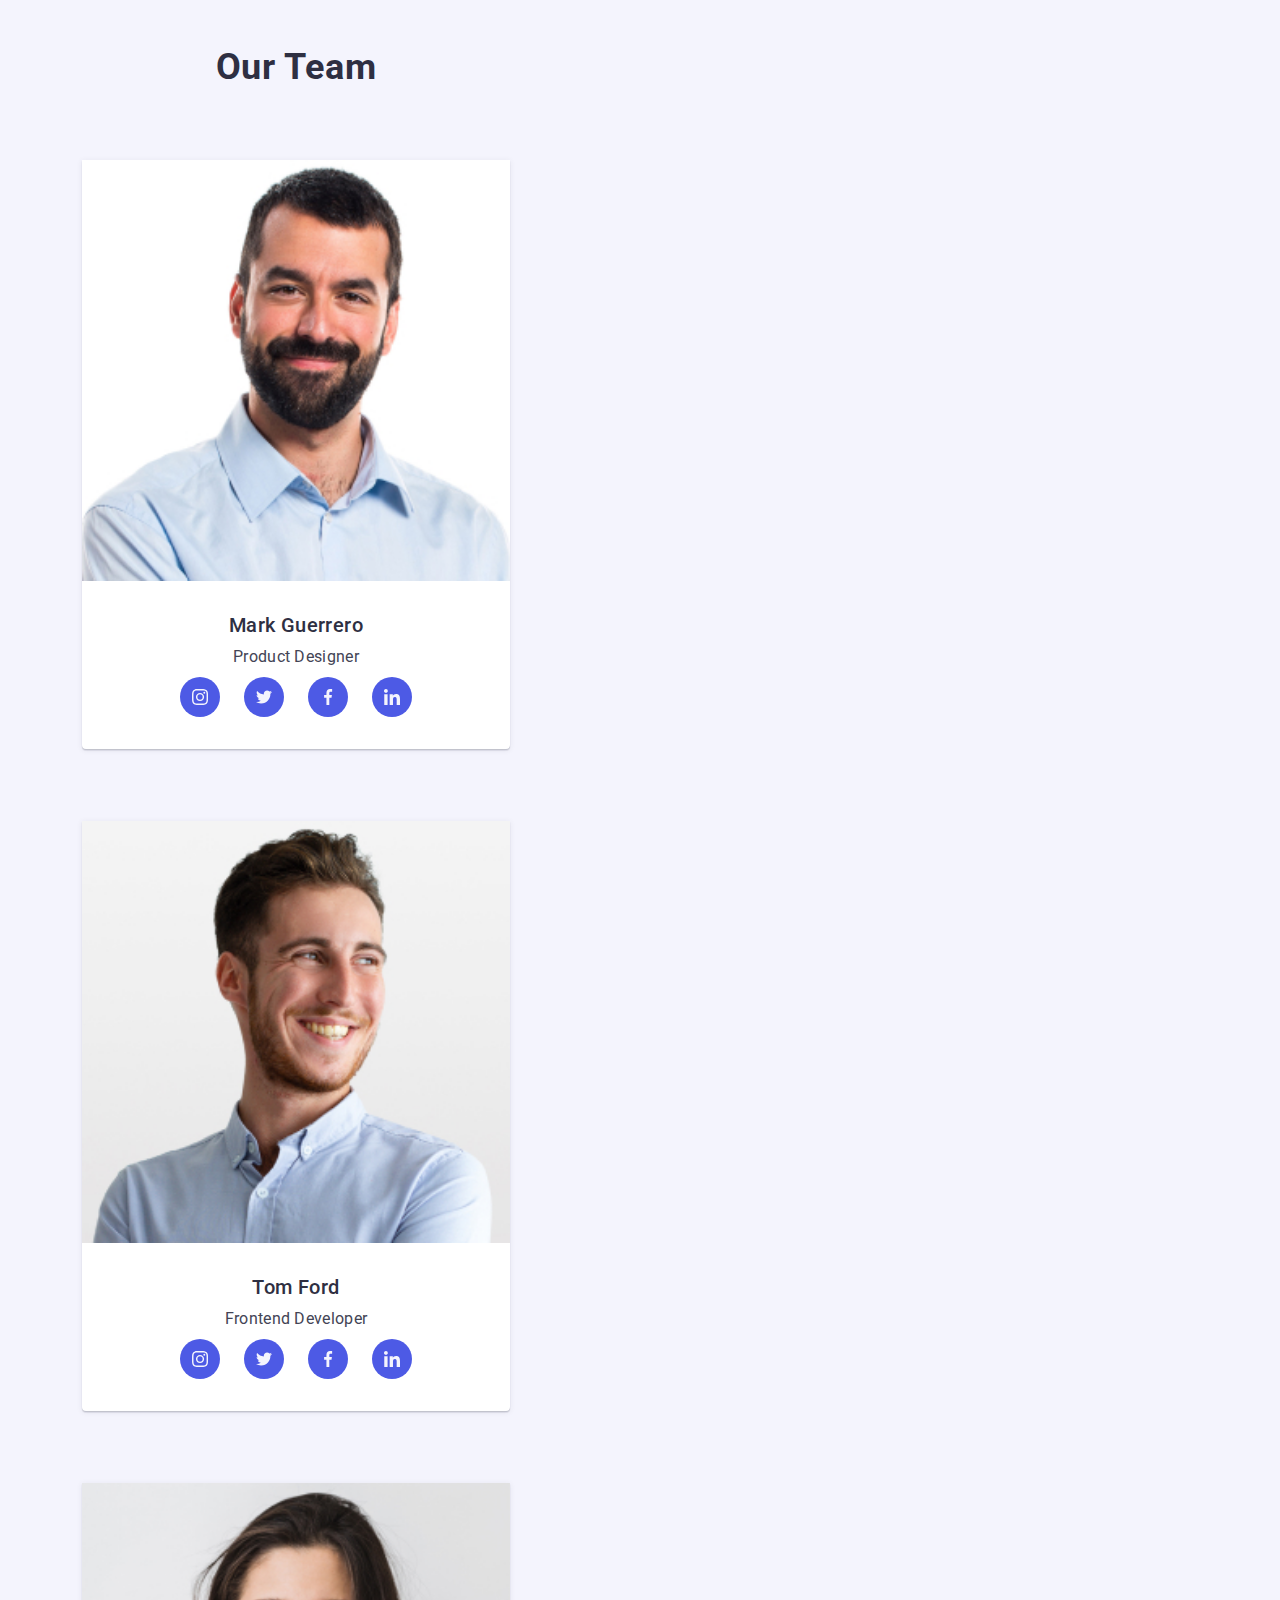
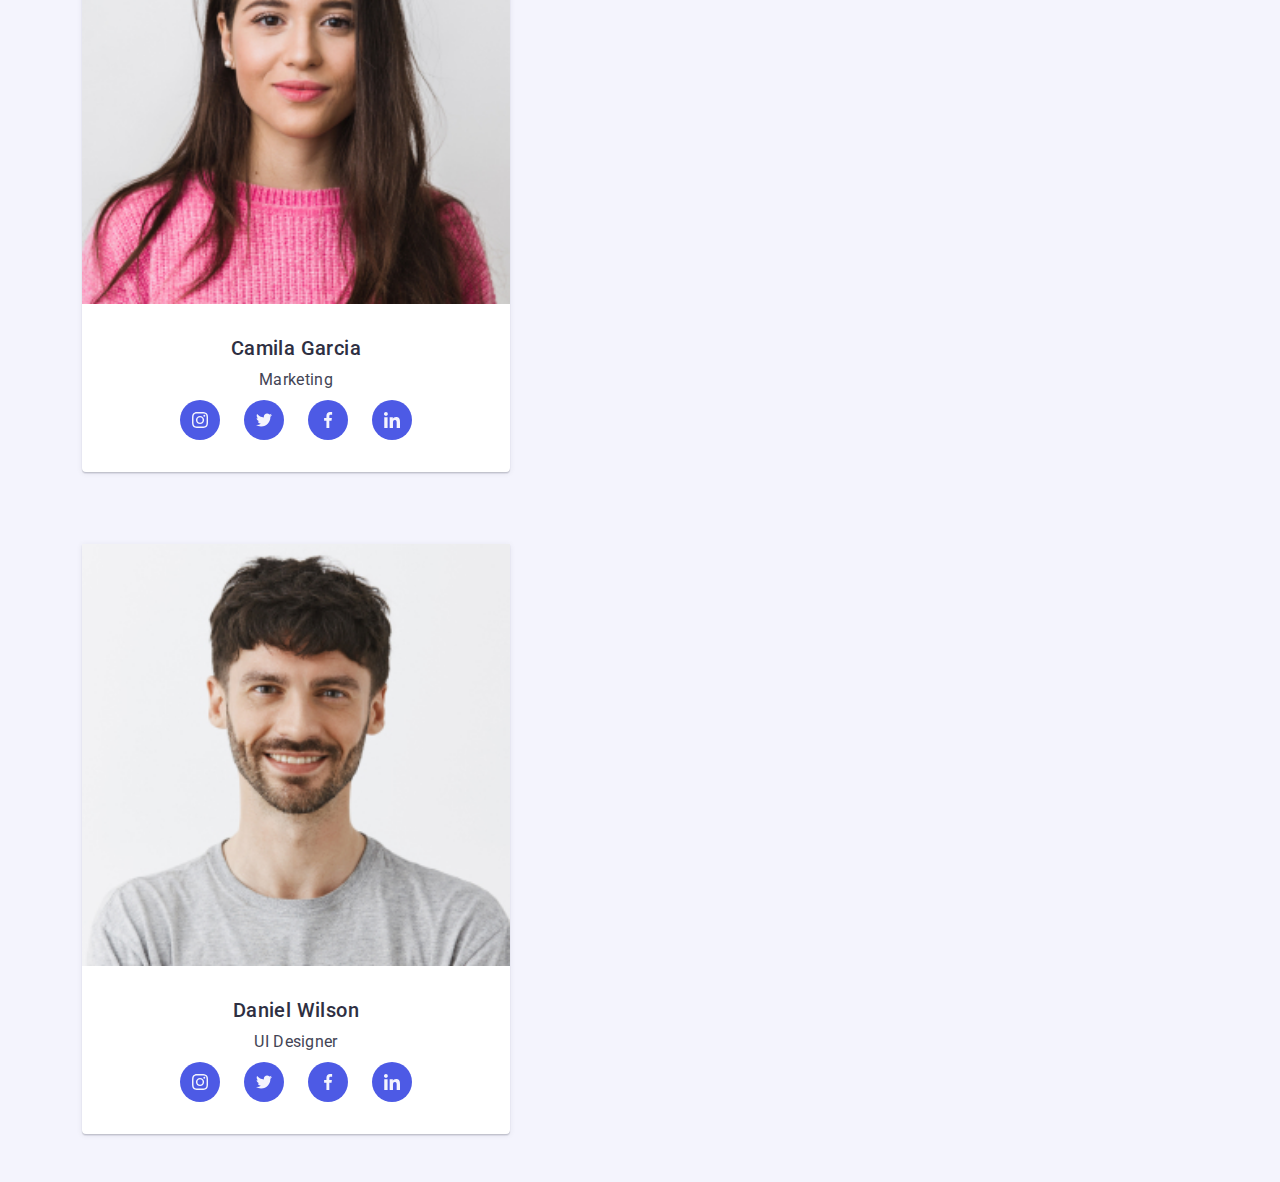
==== commit 99502ab7: "summary" ====
--- a/index.html
+++ b/index.html
@@ -23,14 +23,16 @@
     <link rel="stylesheet" href="./modal.js" />
   </head>
   <body class="Page">
+
     <!-- Header -->
 
-    <header class="page-header">
+    <!-- <header class="page-header">
       <div class="header-container container">
-        <nav class="header-navigation">
+        <nav class="header-navigation"> -->
+
           <!--Header-LOGOTYPE -->
 
-          <a class="web link box" href="./index.html">
+          <!-- <a class="web link box" href="./index.html">
             Web<span class="studio">Studio</span>
           </a>
 
@@ -45,11 +47,11 @@
               <a class="header link" href="#">Contacts</a>
             </li>
           </ul>
-        </nav>
+        </nav> -->
 
         <!-- ADRESS -->
 
-        <address class="header-adress">
+        <!-- <address class="header-adress">
           <ul class="adress list adress-list">
             <li class="adress-item">
               <a href="mailto:info@devstudio.com" class="adress link"
@@ -64,14 +66,13 @@
           </ul>
         </address>
       </div>
-    </header>
+    </header> -->
 
     <!-- MAIN -->
 
     <!-- HERO -->
-
-    <main>
-      <section class="hero">
+ <main>
+      <!-- <section class="hero">
         <div class="hero-conainer container">
           <h1 class="hero-title">Effective Solutions for Your Business</h1>
 
@@ -79,11 +80,11 @@
             Order Service
           </button>
         </div>
-      </section>
+      </section>  -->
 
       <!-- Our privilegies -->
 
-      <section class="privilegies">
+      <!-- <section class="privilegies">
         <div class="container priviliges-container">
           <h2 hidden class="op-title">Our privilegies</h2>
           <ul class="list-privilegies">
@@ -137,12 +138,12 @@
             </li>
           </ul>
         </div>
-      </section>
+      </section> -->
 
       <!-- What are we doing -->
 
-      <section class="what">
-        <div class="container">
+      <!-- <section class="what">
+        <div class="container what-container">
           <h2 class="what-title">What are we doing</h2>
 
           <ul class="what-list">
@@ -157,9 +158,10 @@
             </li>
           </ul>
         </div>
-      </section>
+      </section> -->
 
       <!-- Our team -->
+
       <section class="our-team">
         <div class="container">
           <h2 class="team-title">Our Team</h2>
@@ -422,7 +424,7 @@
 
       <!-- CLIENS -->
 
-      <section class="clients">
+      <!-- <section class="clients">
         <div class="clients-container container">
           <h2 class="clients-title">Customers</h2>
           <ul class="clients-list">
@@ -470,23 +472,12 @@
             </li>
           </ul>
         </div>
-      </section>
+      </section> -->
     </main>
 
-    <!-- <form name="registr_form"> 
-      <label for="name">
-        <span>name</span> <input type="text" name="name"
-      /></label>
-      <label for="tel"> <span>tel</span> <input type="tel" name="tel" /></label>
-      <label for="email">
-        <span>email</span> <input type="email" name="email"
-      /></label>
-      <br />
-
-      <button type="submit">send</button>
-    </form> -->
-
-    <footer class="footer">
+    
+
+    <!-- <footer class="footer">
       <div class="container footer-container">
         <div class="footer-left-half">
           <a class="web link" href="./index.html"
@@ -549,7 +540,7 @@
           </form>
         </div>
       </div>
-    </footer>
+    </footer> -->
 
     <!-- MODAL -->
 
--- a/css/style.css
+++ b/css/style.css
@@ -34,332 +34,6 @@
   --background-color: #f4f4fd;
   --anim-transition: 250ms cubic-bezier(0.4, 0, 0.2, 1);
 }
-img {
-  display: block;
-}
-li {
-  list-style: none;
-}
-/* HEADER */
-
-.header-li {
-  list-style: none;
-}
-/*Header-LOGOTYPE */
-
-.web.link {
-  text-decoration: none;
-  font-family: "Raleway", sans-serif;
-  font-style: normal;
-  font-weight: 800;
-  font-size: 18px;
-  line-height: 1.17;
-  display: flex;
-  align-items: center;
-  letter-spacing: 0.03em;
-  text-transform: uppercase;
-}
-.web.link {
-  color: #4d5ae5;
-}
-.studio {
-  color: #2e2f42;
-}
-
-/* Header-NAVIGATION */
-.web.link {
-  text-decoration: none;
-}
-.header.list {
-  list-style: none;
-  padding: 0;
-  margin: 0;
-}
-
-.header.link {
-  color: var(--title-text-color);
-  font-family: "Roboto";
-  font-style: normal;
-  font-weight: 500;
-  font-size: 16px;
-  line-height: 24px;
-  letter-spacing: 0.02em;
-  text-decoration: none;
-  transition-property: color, text-decoration-color;
-  transition-duration: 250ms;
-  transition-timing-function: cubic-bezier(0.4, 0, 0.2, 1);
-}
-
-.header.link:hover,
-.header.link:focus {
-  color: var(--accent-color);
-  text-decoration-color: var(--accent-color);
-}
-
-/* Header-ADRESS */
-.header-adress {
-  font-style: normal;
-  line-height: 1.5;
-  margin-left: auto;
-}
-
-.adress.list {
-  list-style: none;
-  padding: 0;
-}
-.adress.link {
-  color: var(--primary-text-color);
-  text-decoration-line: none;
-  letter-spacing: 0.02em;
-  transition-property: color;
-  transition-duration: 250ms;
-  transition-timing-function: cubic-bezier(0.4, 0, 0.2, 1);
-}
-
-.adress.link:focus,
-.adress.link:hover {
-  color: var(--accent-color);
-  transition-property: color;
-  transition-duration: 250ms;
-  transition-timing-function: cubic-bezier(0.4, 0, 0.2, 1);
-}
-
-/* HERO */
-
-.hero-title {
-  font-family: "Roboto", sans-serif;
-  font-style: normal;
-  font-weight: 700;
-  font-size: 56px;
-  text-align: center;
-  letter-spacing: 0.02em;
-  color: var(--secondry-white-color);
-  line-height: 1.07;
-}
-
-.button.primary {
-  font-family: "Roboto", sans-serif;
-  font-style: normal;
-  font-weight: 500;
-  font-size: 16px;
-  line-height: 24px;
-  display: inline-flex;
-  align-items: center;
-  letter-spacing: 0.04em;
-
-  display: flex;
-  flex-direction: row;
-  align-items: flex-start;
-  padding: 16px 32px;
-  gap: 10px;
-  cursor: pointer;
-  transition-property: background-color;
-  transition-duration: 250ms;
-  transition-timing-function: cubic-bezier(0.4, 0, 0.2, 1);
-}
-
-.button.primary:hover,
-.button.primary:focus {
-  background-color: var(--accent-color);
-}
-
-/* Our privilegies */
-
-.privilegies-title {
-  font-family: "Roboto";
-  font-style: normal;
-  font-weight: 700;
-  font-size: 36px;
-  line-height: 1.2;
-  text-align: center;
-  letter-spacing: 0.02em;
-  text-transform: capitalize;
-}
-
-.privilegies-title-li {
-  font-family: "Roboto";
-  font-style: normal;
-  font-weight: 500;
-  font-size: 20px;
-  line-height: 1.2;
-  letter-spacing: 0.02em;
-}
-.privilegies-text {
-  line-height: 1.5;
-  letter-spacing: 0.02em;
-}
-.privilegies-title,
-.privilegies-title-li {
-  color: var(--title-text-color);
-}
-.privilegies-list {
-  list-style: none;
-}
-
-/* what are we doing */
-
-.what-title {
-  font-family: "Roboto";
-  font-style: normal;
-  font-weight: 700;
-  font-size: 36px;
-  line-height: 1.11;
-  text-align: center;
-  letter-spacing: 0.02em;
-  text-transform: capitalize;
-  color: var(--title-text-color);
-}
-.what-list {
-  list-style: none;
-}
-
-/* our team */
-.our-team {
-  background-color: #f4f4fd;
-}
-.team.list {
-  list-style: none;
-}
-
-.team-title {
-  font-family: "Roboto";
-  font-style: normal;
-  font-weight: 700;
-  font-size: 36px;
-  line-height: 1.11;
-  text-align: center;
-  letter-spacing: 0.02em;
-  text-transform: capitalize;
-}
-
-.team-title-li {
-  font-family: "Roboto";
-  font-style: normal;
-  font-weight: 500;
-  font-size: 20px;
-  line-height: 24px;
-  text-align: center;
-  letter-spacing: 0.02em;
-}
-
-.team-li {
-  background-color: #ffffff;
-}
-
-.team-title,
-.team-title-li {
-  color: var(--title-text-color);
-}
-.team-text {
-  background-color: var(--secondry-white-color);
-}
-.team-text {
-  line-height: 1.5;
-  letter-spacing: 0.02em;
-}
-
-.button.primary {
-  color: var(--secondry-white-color);
-  background-color: var(--primary-bg-color);
-}
-.button.secondary {
-  color: var(--primary-bg-color);
-  background-color: var(--secondary-bg-color);
-}
-
-/* FOOTER */
-.studio-footer {
-  color: #f4f4fd;
-}
-
-.footer {
-  background-color: var(--title-text-color);
-}
-.footer-text {
-  font-family: "Roboto";
-  font-style: normal;
-  font-weight: 400;
-  font-size: 16px;
-  line-height: 24px;
-  letter-spacing: 0.02em;
-  color: var(--secondary-bg-color);
-}
-
-/* PORTFOLIO */ /* PORTFOLIO */ /* PORTFOLIO */
-
-/* HEADER>index */
-
-/* Header */
-.main-title {
-  font-family: "Roboto", sans-serif;
-  font-style: normal;
-  font-weight: 700;
-  font-size: 56px;
-  text-align: center;
-  letter-spacing: 0.02em;
-  color: var(--title-text-color);
-}
-/* Filter */
-
-.button.secondary {
-  font-family: "Roboto", sans-serif;
-  font-style: normal;
-  font-weight: 500;
-  font-size: 16px;
-  line-height: 24px;
-  display: flex;
-  align-items: center;
-  text-align: center;
-  letter-spacing: 0.04em;
-  background-color: #f4f4fd;
-  cursor: pointer;
-  transition-property: color, border-color, background-color, box-shadow;
-  transition-duration: 250ms;
-  transition-timing-function: cubic-bezier(0.4, 0, 0.2, 1);
-}
-
-.button.secondary:hover,
-.button.secondary:focus {
-  color: var(--secondry-white-color);
-  background-color: var(--accent-color);
-}
-/* Projects  */
-
-.project-list {
-  list-style: none;
-}
-
-.project-title {
-  font-family: "Roboto", sans-serif;
-  font-style: normal;
-  font-weight: 500;
-  font-size: 20px;
-  line-height: 1.2;
-  letter-spacing: 0.02em;
-
-  color: var(--title-text-color);
-}
-.project-text {
-  font-size: 16px;
-  line-height: 1.5;
-  letter-spacing: 0.02em;
-  color: var(--primary-text-color);
-}
-
-.project-li,
-.filter-li {
-  list-style: none;
-}
-
-.project-link {
-  text-decoration: none;
-}
-
-/* BLOCKS Project's*/ /* BLOCKS Project's*/ /* BLOCKS Project's*/
-
-/* INDEX+PORTFOLIO */ /* INDEX+PORTFOLIO */
-
-/* HEADER */
 
 ul,
 h1,
@@ -373,6 +47,342 @@
   padding: 0;
 }
 
+img {
+  display: block;
+  max-width: 100%;
+  height: auto;
+  width: 100%;
+}
+
+section {display: block;
+  padding-top: 48px;
+  padding-bottom: 48px;}
+
+li {
+  list-style: none;
+}
+/* HEADER */
+
+.header-li {
+  list-style: none;
+}
+/*Header-LOGOTYPE */
+
+.web.link {
+  text-decoration: none;
+  font-family: "Raleway", sans-serif;
+  font-style: normal;
+  font-weight: 800;
+  font-size: 18px;
+  line-height: 1.17;
+  display: flex;
+  align-items: center;
+  letter-spacing: 0.03em;
+  text-transform: uppercase;
+}
+.web.link {
+  color: #4d5ae5;
+}
+.studio {
+  color: #2e2f42;
+}
+
+/* Header-NAVIGATION */
+.web.link {
+  text-decoration: none;
+}
+.header.list {
+  list-style: none;
+  padding: 0;
+  margin: 0;
+}
+
+.header.link {
+  color: var(--title-text-color);
+  font-family: "Roboto";
+  font-style: normal;
+  font-weight: 500;
+  font-size: 16px;
+  line-height: 24px;
+  letter-spacing: 0.02em;
+  text-decoration: none;
+  transition-property: color, text-decoration-color;
+  transition-duration: 250ms;
+  transition-timing-function: cubic-bezier(0.4, 0, 0.2, 1);
+}
+
+.header.link:hover,
+.header.link:focus {
+  color: var(--accent-color);
+  text-decoration-color: var(--accent-color);
+}
+
+/* Header-ADRESS */
+.header-adress {
+  font-style: normal;
+  line-height: 1.5;
+  margin-left: auto;
+}
+
+.adress.list {
+  list-style: none;
+  padding: 0;
+}
+.adress.link {
+  color: var(--primary-text-color);
+  text-decoration-line: none;
+  letter-spacing: 0.02em;
+  transition-property: color;
+  transition-duration: 250ms;
+  transition-timing-function: cubic-bezier(0.4, 0, 0.2, 1);
+}
+
+.adress.link:focus,
+.adress.link:hover {
+  color: var(--accent-color);
+  transition-property: color;
+  transition-duration: 250ms;
+  transition-timing-function: cubic-bezier(0.4, 0, 0.2, 1);
+}
+
+/* HERO */
+
+.hero-title {
+  font-family: "Roboto", sans-serif;
+  font-style: normal;
+  font-weight: 700;
+  font-size: 56px;
+  text-align: center;
+  letter-spacing: 0.02em;
+  color: var(--secondry-white-color);
+  line-height: 1.07;
+}
+
+.button.primary {
+  font-family: "Roboto", sans-serif;
+  font-style: normal;
+  font-weight: 500;
+  font-size: 16px;
+  line-height: 24px;
+  display: inline-flex;
+  align-items: center;
+  letter-spacing: 0.04em;
+
+  display: flex;
+  flex-direction: row;
+  align-items: flex-start;
+  padding: 16px 32px;
+  gap: 10px;
+  cursor: pointer;
+  transition-property: background-color;
+  transition-duration: 250ms;
+  transition-timing-function: cubic-bezier(0.4, 0, 0.2, 1);
+}
+
+.button.primary:hover,
+.button.primary:focus {
+  background-color: var(--accent-color);
+}
+
+/* Our privilegies */
+
+.privilegies-title {
+  font-family: "Roboto";
+  font-style: normal;
+  font-weight: 700;
+  font-size: 36px;
+  line-height: 1.2;
+  text-align: center;
+  letter-spacing: 0.02em;
+  text-transform: capitalize;
+}
+
+.privilegies-title-li {
+  font-family: "Roboto";
+  font-style: normal;
+  font-weight: 500;
+  font-size: 20px;
+  line-height: 1.2;
+  letter-spacing: 0.02em;
+}
+.privilegies-text {
+  line-height: 1.5;
+  letter-spacing: 0.02em;
+}
+.privilegies-title,
+.privilegies-title-li {
+  color: var(--title-text-color);
+}
+.privilegies-list {
+  list-style: none;
+}
+
+/* what are we doing */
+
+.what-title {
+  font-family: "Roboto";
+  font-style: normal;
+  font-weight: 700;
+  font-size: 36px;
+  line-height: 1.11;
+  text-align: center;
+  letter-spacing: 0.02em;
+  text-transform: capitalize;
+  color: var(--title-text-color);
+}
+.what-list {
+  list-style: none;
+}
+
+/* our team */
+.our-team {
+  background-color: #f4f4fd;
+}
+.team.list {
+  list-style: none;
+}
+
+.team-title {
+  font-family: "Roboto";
+  font-style: normal;
+  font-weight: 700;
+  font-size: 36px;
+  line-height: 1.11;
+  text-align: center;
+  letter-spacing: 0.02em;
+  text-transform: capitalize;
+}
+
+.team-title-li {
+  font-family: "Roboto";
+  font-style: normal;
+  font-weight: 500;
+  font-size: 20px;
+  line-height: 24px;
+  text-align: center;
+  letter-spacing: 0.02em;
+}
+
+.team-li {
+  background-color: #ffffff;
+}
+
+.team-title,
+.team-title-li {
+  color: var(--title-text-color);
+}
+.team-text {
+  background-color: var(--secondry-white-color);
+}
+.team-text {
+  line-height: 1.5;
+  letter-spacing: 0.02em;
+}
+
+.button.primary {
+  color: var(--secondry-white-color);
+  background-color: var(--primary-bg-color);
+}
+.button.secondary {
+  color: var(--primary-bg-color);
+  background-color: var(--secondary-bg-color);
+}
+
+/* FOOTER */
+.studio-footer {
+  color: #f4f4fd;
+}
+
+.footer {
+  background-color: var(--title-text-color);
+}
+.footer-text {
+  font-family: "Roboto";
+  font-style: normal;
+  font-weight: 400;
+  font-size: 16px;
+  line-height: 24px;
+  letter-spacing: 0.02em;
+  color: var(--secondary-bg-color);
+}
+
+/* PORTFOLIO */ /* PORTFOLIO */ /* PORTFOLIO */
+
+/* HEADER>index */
+
+/* Header */
+.main-title {
+  font-family: "Roboto", sans-serif;
+  font-style: normal;
+  font-weight: 700;
+  font-size: 56px;
+  text-align: center;
+  letter-spacing: 0.02em;
+  color: var(--title-text-color);
+}
+/* Filter */
+
+.button.secondary {
+  font-family: "Roboto", sans-serif;
+  font-style: normal;
+  font-weight: 500;
+  font-size: 16px;
+  line-height: 24px;
+  display: flex;
+  align-items: center;
+  text-align: center;
+  letter-spacing: 0.04em;
+  background-color: #f4f4fd;
+  cursor: pointer;
+  transition-property: color, border-color, background-color, box-shadow;
+  transition-duration: 250ms;
+  transition-timing-function: cubic-bezier(0.4, 0, 0.2, 1);
+}
+
+.button.secondary:hover,
+.button.secondary:focus {
+  color: var(--secondry-white-color);
+  background-color: var(--accent-color);
+}
+/* Projects  */
+
+.project-list {
+  list-style: none;
+}
+
+.project-title {
+  font-family: "Roboto", sans-serif;
+  font-style: normal;
+  font-weight: 500;
+  font-size: 20px;
+  line-height: 1.2;
+  letter-spacing: 0.02em;
+
+  color: var(--title-text-color);
+}
+.project-text {
+  font-size: 16px;
+  line-height: 1.5;
+  letter-spacing: 0.02em;
+  color: var(--primary-text-color);
+}
+
+.project-li,
+.filter-li {
+  list-style: none;
+}
+
+.project-link {
+  text-decoration: none;
+}
+
+/* BLOCKS Project's*/ /* BLOCKS Project's*/ /* BLOCKS Project's*/ /* BLOCKS Project's*/ /* BLOCKS Project's*/ /* BLOCKS Project's*/
+
+/* INDEX+PORTFOLIO */ /* INDEX+PORTFOLIO */
+
+/* HEADER */
+
+
 .web.link {
   display: inline-block;
 }
@@ -384,8 +394,8 @@
 }
 .container {
   width: 1158px;
-  margin: 0 auto;
-  padding: 0 15px;
+  /* margin: 0 auto; */
+  padding: 0 82px;
 }
 .header-navigation {
   display: flex;
@@ -449,35 +459,38 @@
 }
 
 /* WHAT  */
-.what {
-  padding-bottom: 120px;
-}
+
 .what-title {
   margin-bottom: 72px;
 }
 .what-list {
   display: flex;
+  flex-wrap: wrap;
   gap: 24px;
-}
-.what-li {
-  flex-basis: calc((100% - 3 * 16px) / 3);
+
+}
+.what-li { width: 100%;
+  /* flex-basis: calc((100% - 3 * 16px) / 3); */
 }
 
 /* OUR-TEAM */
 
-.our-team {
+/* .our-team {
   padding: 120px 0;
-}
+} */
 .team-title {
   margin-bottom: 72px;
 }
 .team.list {
   display: flex;
-  gap: 24px;
+  flex-wrap: wrap;
+  gap: 72px;
+  
 }
 .team-li {
-  flex-basis: calc((100% - 3 * 24px) / 4);
+  /* flex-basis: calc((100% - 3 * 24px) / 4); */
   border-radius: 0px 0px 4px 4px;
+  width: 100%;
 }
 .person-container {
   padding: 32px 16px;
@@ -546,7 +559,7 @@
   margin-bottom: 8px;
 }
 
-/* IMAGE-DECORATION */ /* IMAGE-DECORATION */ /* IMAGE-DECORATION */ /* IMAGE-DECORATION */
+/* IMAGE-DECORATION */ /* IMAGE-DECORATION */ /* IMAGE-DECORATION */ /* IMAGE-DECORATION *//* IMAGE-DECORATION *//* IMAGE-DECORATION */
 
 /* HEADER */
 
@@ -741,7 +754,7 @@
     0px 1px 1px rgba(46, 47, 66, 0.16), 0px 2px 1px rgba(46, 47, 66, 0.08);
 }
 
-/* ANIMATION */ /* ANIMATION */ /* ANIMATION */
+/* ANIMATION */ /* ANIMATION */ /* ANIMATION */ /* ANIMATION *//* ANIMATION *//* ANIMATION *//* ANIMATION *//* ANIMATION */
 
 /* header-line */
 
@@ -889,7 +902,7 @@
   transform: translateY(0%);
 }
 
-/* FORM ELEMENTS */ /* FORM ELEMENTS */ /* FORM ELEMENTS */
+/* FORM ELEMENTS */ /* FORM ELEMENTS */ /* FORM ELEMENTS */ /* FORM ELEMENTS *//* FORM ELEMENTS *//* FORM ELEMENTS *//* FORM ELEMENTS */
 
 /* Hero modal form */ /* Hero modal form */
 
@@ -1165,10 +1178,12 @@
 
 /* Footer subscribe */
 
-/* ADAPTIVE MOBILE */ /* ADAPTIVE MOBILE */ /* ADAPTIVE MOBILE */ /* ADAPTIVE MOBILE */ /* ADAPTIVE MOBILE */
-
-
-@media screen and (max-width: 1158px) { .hero {background-image: url(../images/people-office-tablet.jpg);}}
+/* ADAPTIVE 7 MODULE */  /* ADAPTIVE 7 MODULE */  /* ADAPTIVE 7 MODULE */  /* ADAPTIVE 7 MODULE */  /* ADAPTIVE 7 MODULE */  /* ADAPTIVE 7 MODULE */  
+
+@media screen and (min-width:480px) {.container {max-width: 428px;}}
+
+
+/* @media screen and (max-width: 1158px) { .hero {background-image: url(../images/people-office-tablet.jpg);}}
 @media screen and (max-width: 768px) { .hero {background-image: url(../images/people-office-phone.jpg);}}
 
 @media screen and (min-device-pixel-ratio: 2) and (max-width: 1158px),
@@ -1194,11 +1209,8 @@
   }
 }
 
-
-/* ADAPTIVE TABLET /* ADAPTIVE TABLET*/ /* ADAPTIVE TABLET*/ /* ADAPTIVE TABLET*/ /* ADAPTIVE TABLET*/
 @media screen and (min-width: 768px) and (max-width: 1440px) {
   body {
     background-color: #31d0aa;
   }
-}
-/* ADAPTIVE DESKTOP */ /* ADAPTIVE DESKTOP */ /* ADAPTIVE DESKTOP */ /* ADAPTIVE DESKTOP */ /* ADAPTIVE DESKTOP */
+} */
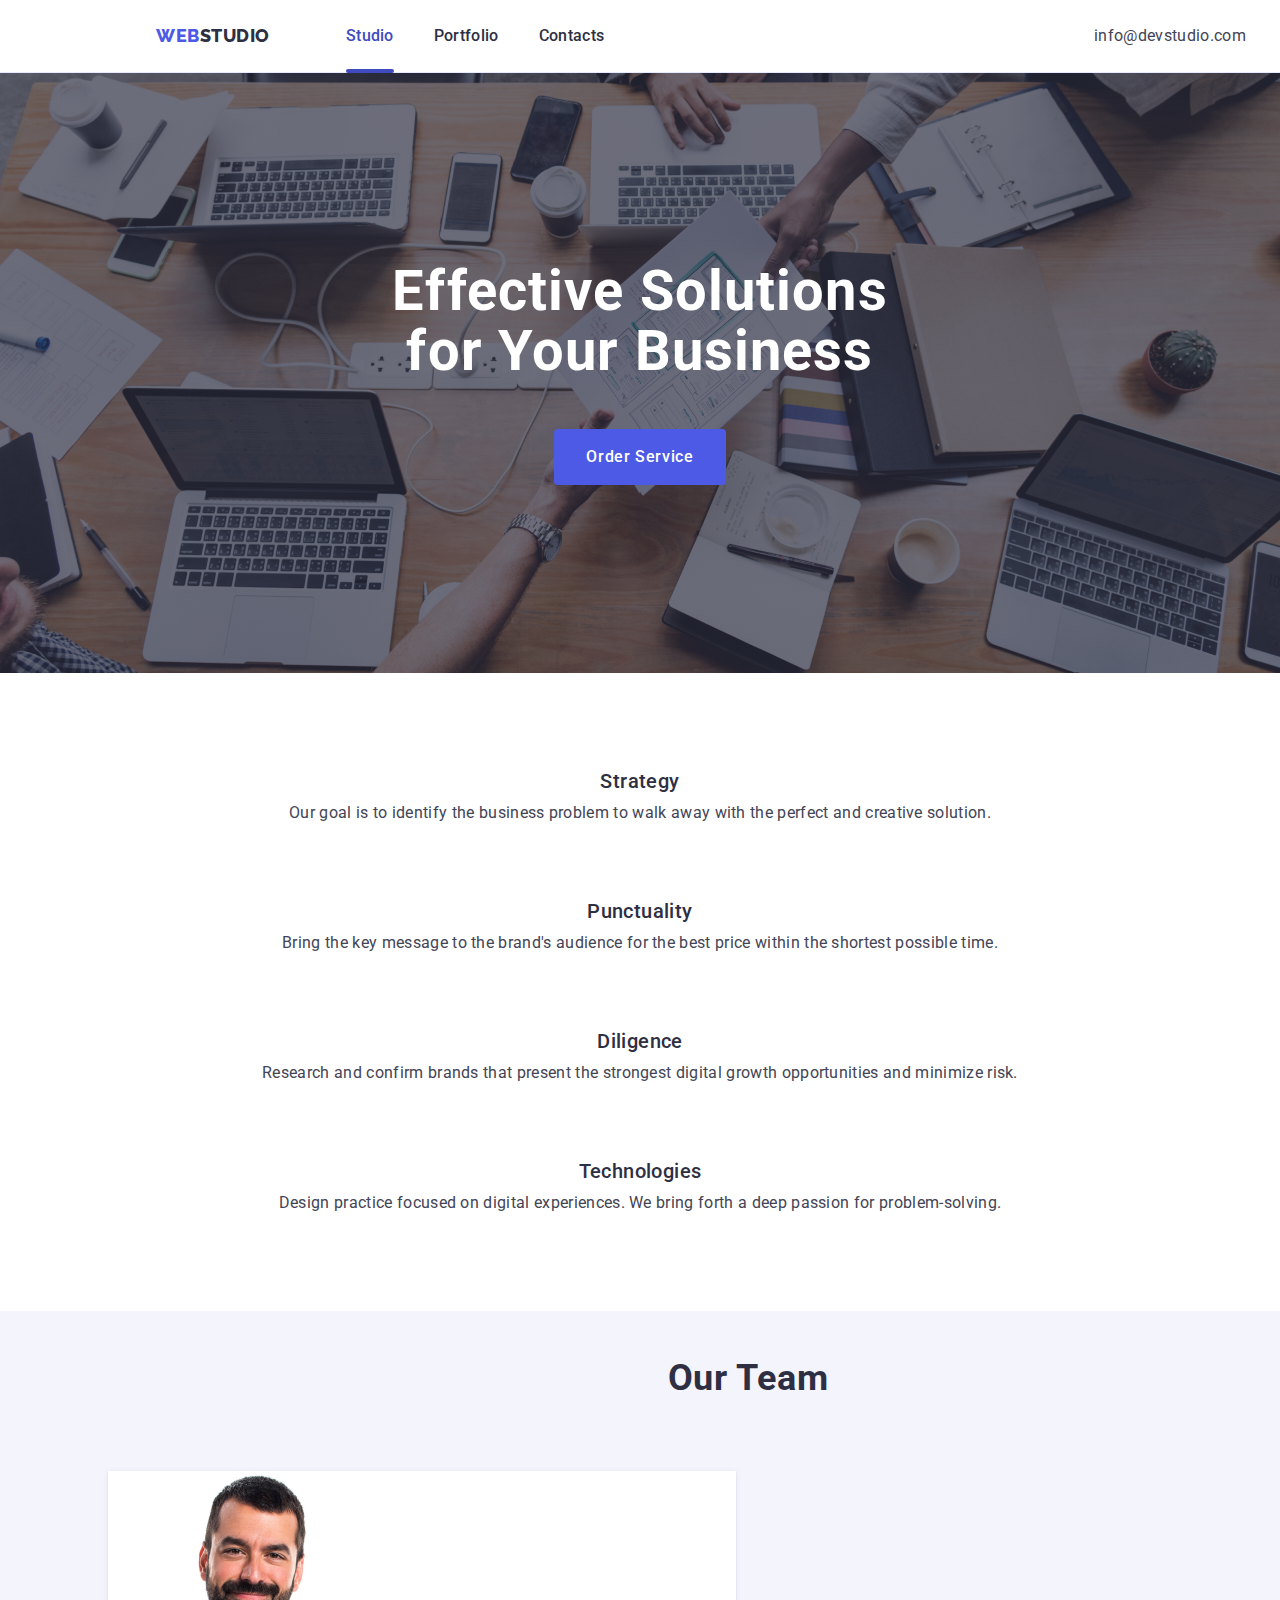
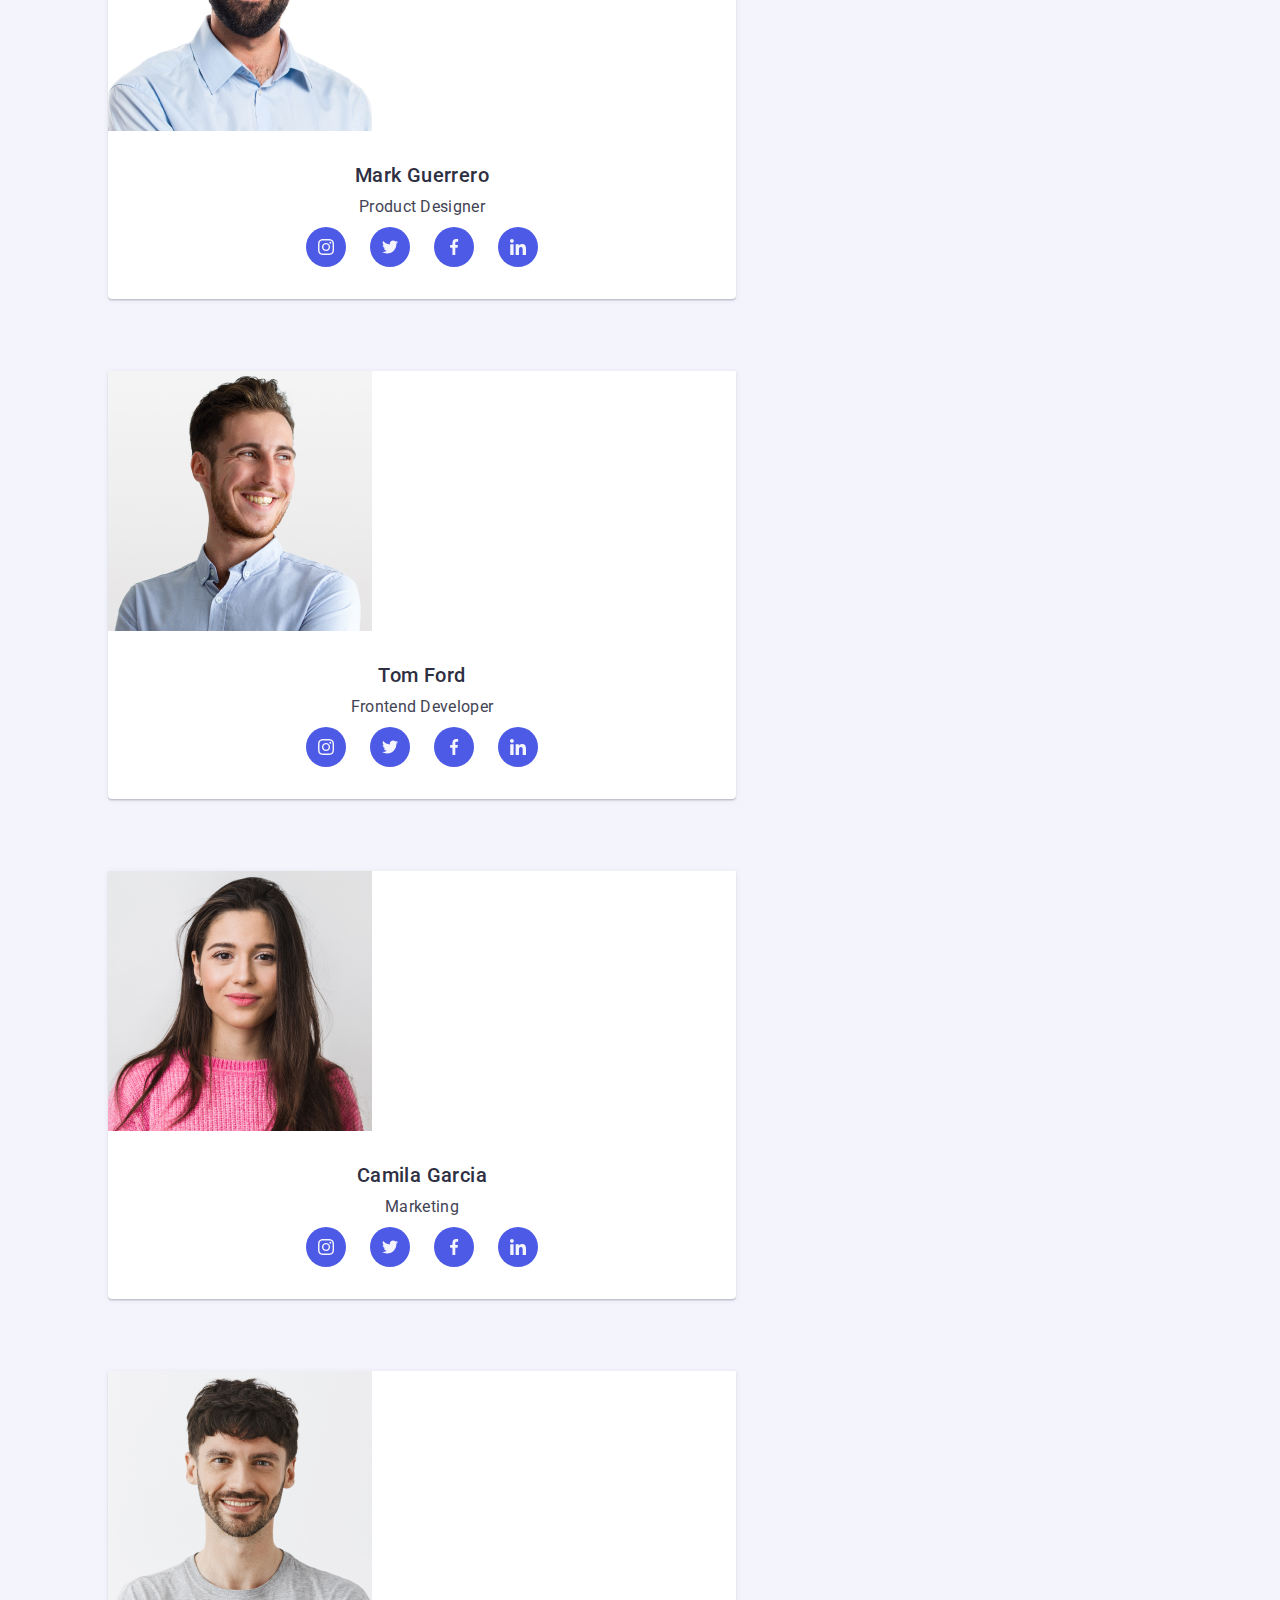
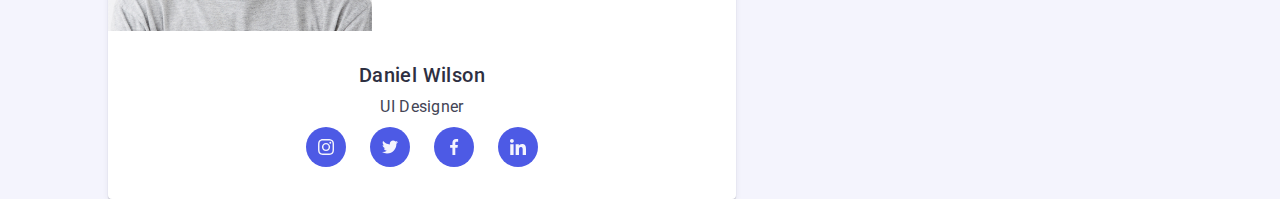
==== commit cd21a05d: "OMG" ====
--- a/index.html
+++ b/index.html
@@ -20,76 +20,84 @@
     />
 
     <link rel="stylesheet" href="./css/style.css" />
-    <link rel="stylesheet" href="./modal.js" />
+    <link rel="stylesheet" href="./css/mobile.css">
+    <link rel="stylesheet" href="./js/modal.js" />
+    <link rel="stylesheet" href="./js/menu.js">
   </head>
   <body class="Page">
-
     <!-- Header -->
 
-    <!-- <header class="page-header">
+   <header class="page-header"> 
       <div class="header-container container">
-        <nav class="header-navigation"> -->
-
+        <nav class="header-navigation">
           <!--Header-LOGOTYPE -->
 
-          <!-- <a class="web link box" href="./index.html">
+          <a class="webstudio-logo" href="./index.html">
             Web<span class="studio">Studio</span>
           </a>
 
-          <ul class="header list header-list">
+          <ul class="header-list">
             <li class="header-item">
-              <a class="header link header-line" href="./index.html">Studio</a>
+              <a class="header-link header-line" href="./index.html">Studio</a>
             </li>
             <li class="header-item">
-              <a class="header link" href="./portfolio.html">Portfolio</a>
+              <a class="header-link" href="./portfolio.html">Portfolio</a>
             </li>
             <li class="header-item">
-              <a class="header link" href="#">Contacts</a>
+              <a class="header-link" href="#">Contacts</a>
             </li>
           </ul>
-        </nav> -->
-
-        <!-- ADRESS -->
-
-        <!-- <address class="header-adress">
-          <ul class="adress list adress-list">
-            <li class="adress-item">
-              <a href="mailto:info@devstudio.com" class="adress link"
+        </nav>
+
+        <!-- ADDRESS -->
+
+        <address class="header-address">
+          <ul class="address-list">
+            <li class="address-item">
+              <a href="mailto:info@devstudio.com" class="address-link"
                 >info@devstudio.com</a
               >
             </li>
-            <li class="adress-item">
-              <a href="tel:+110001111111" class="adress link"
+            <li class="address-item">
+              <a href="tel:+110001111111" class="address-link"
                 >+11 (000) 111-11-11</a
               >
             </li>
           </ul>
         </address>
+        <button class="menu-open-btn"  type="button"  data-menu-open><svg class="menu-open-icon" width="29.54px" height="18.62px">
+        <use href="./images/icons.svg#burger-icon"></use></svg></button> 
       </div>
-    </header> -->
+      
+        </address>
+
+      
+    
+        
+    </header>
 
     <!-- MAIN -->
 
     <!-- HERO -->
- <main>
-      <!-- <section class="hero">
-        <div class="hero-conainer container">
+    <main>
+      <section class="hero">
+        <div class="hero-conainer">
           <h1 class="hero-title">Effective Solutions for Your Business</h1>
 
           <button class="button primary" type="button" data-modal-open>
             Order Service
           </button>
         </div>
-      </section>  -->
+      </section>  
 
       <!-- Our privilegies -->
 
-      <!-- <section class="privilegies">
-        <div class="container priviliges-container">
+      <section class="privilegies">
+        <div class="priviliges-container">
           <h2 hidden class="op-title">Our privilegies</h2>
-          <ul class="list-privilegies">
-            <li class="privilegies-list">
-              <div class="icon-container">
+          <ul class="privilegies-list">
+            <li class="privilegies-item">
+              <div class="privilegies-icon-container">
                 <svg class="icon-priviliges" width="64" height="64">
                   <use href="./images/icons.svg#icon-antenna"></use>
                 </svg>
@@ -100,8 +108,8 @@
                 the perfect and creative solution.
               </p>
             </li>
-            <li class="privilegies-list">
-              <div class="icon-container">
+            <li class="privilegies-item">
+              <div class="privilegies-icon-container">
                 <svg class="icon-priviliges" width="64" height="64">
                   <use href="./images/icons.svg#icon-clock"></use>
                 </svg>
@@ -112,8 +120,8 @@
                 within the shortest possible time.
               </p>
             </li>
-            <li class="privilegies-list">
-              <div class="icon-container">
+            <li class="privilegies-item">
+              <div class="privilegies-icon-container">
                 <svg class="icon-priviliges" width="64" height="64">
                   <use href="./images/icons.svg#icon-display"></use>
                 </svg>
@@ -124,8 +132,8 @@
                 growth opportunities and minimize risk.
               </p>
             </li>
-            <li class="privilegies-list">
-              <div class="icon-container">
+            <li class="privilegies-item">
+              <div class="privilegies-icon-container">
                 <svg class="icon-priviliges" width="64" height="64">
                   <use href="./images/icons.svg#icon-spaceman"></use>
                 </svg>
@@ -138,7 +146,7 @@
             </li>
           </ul>
         </div>
-      </section> -->
+      </section>
 
       <!-- What are we doing -->
 
@@ -163,64 +171,51 @@
       <!-- Our team -->
 
       <section class="our-team">
-        <div class="container">
+        <div class="container team-container">
           <h2 class="team-title">Our Team</h2>
-          <ul class="team list">
-            <li class="team-li">
-              <picture>
-                <source
-                  srcset="./images/team-1-2x.jpg 2x"
-                  media="max-widht: 1158px"
-                />
-                <source
-                  srcset="./images/team-1-2x.jpg 2x"
-                  media="max-widht: 768px"
-                />
-                <source
-                  srcset="./images/team-1-2x.jpg 2x"
-                  media="max-widht: 428px"
-                />
-                <img
-                  class="team-img-1"
-                  src="./images/team-1.jpg"
-                  alt="man"
-                  width="264"
-                />
-              </picture>
+          <ul class="team-list">
+            <li class="team-item">
+              <img
+                class="team-img"
+                src="./images/team-1.jpg"
+                alt="man"
+                width="264"
+              />
+
               <div class="person-container">
-                <h3 class="team-title-li">Mark Guerrero</h3>
+                <h3 class="team-item-title">Mark Guerrero</h3>
                 <p class="team-text">Product Designer</p>
-                <ul class="social-list">
-                  <li class="social-item">
-                    <a class="social-link" href="">
-                      <svg class="social-icon" width="16" height="16">
+                <ul class="team-social-list">
+                  <li class="team-social-item">
+                    <a class="team-social-link" href="">
+                      <svg class="team-social-icon" width="16" height="16">
                         <use
                           href="./images/icons-social.svg#icon-instagram"
                         ></use>
                       </svg>
                     </a>
                   </li>
-                  <li class="social-item">
-                    <a class="social-link" href="">
-                      <svg class="social-icon" width="16" height="16">
+                  <li class="team-social-item">
+                    <a class="team-social-link" href="">
+                      <svg class="team-social-icon" width="16" height="16">
                         <use
                           href="./images/icons-social.svg#icon-twitter"
                         ></use>
                       </svg>
                     </a>
                   </li>
-                  <li class="social-item">
-                    <a class="social-link" href="">
-                      <svg class="social-icon" width="16" height="16">
+                  <li class="team-social-item">
+                    <a class="team-social-link" href="">
+                      <svg class="team-social-icon" width="16" height="16">
                         <use
                           href="./images/icons-social.svg#icon-facebook"
                         ></use>
                       </svg>
                     </a>
                   </li>
-                  <li class="social-item">
-                    <a class="social-link" href="">
-                      <svg class="social-icon" width="16" height="16">
+                  <li class="team-social-item">
+                    <a class="team-social-link" href="">
+                      <svg class="team-social-icon" width="16" height="16">
                         <use
                           href="./images/icons-social.svg#icon-linkedin"
                         ></use>
@@ -230,7 +225,7 @@
                 </ul>
               </div>
             </li>
-            <li class="team-li">
+            <li class="team-item">
               <picture
                 ><source
                   srcset="./images/team-2-2x.jpg 2x"
@@ -245,46 +240,46 @@
                   media="max-widht: 428px"
                 />
                 <img
-                  class="team-img-2"
+                  class="team-img"
                   src="./images/team-2.jpg"
                   alt="man"
                   width="264"
                 />
               </picture>
               <div class="person-container">
-                <h3 class="team-title-li">Tom Ford</h3>
+                <h3 class="team-item-title">Tom Ford</h3>
                 <p class="team-text">Frontend Developer</p>
-                <ul class="social-list">
-                  <li class="social-item">
-                    <a class="social-link" href="">
-                      <svg class="social-icon" width="16" height="16">
+                <ul class="team-social-list">
+                  <li class="team-social-item">
+                    <a class="team-social-link" href="">
+                      <svg class="team-social-icon" width="16" height="16">
                         <use
                           href="./images/icons-social.svg#icon-instagram"
                         ></use>
                       </svg>
                     </a>
                   </li>
-                  <li class="social-item">
-                    <a class="social-link" href="">
-                      <svg class="social-icon" width="16" height="16">
+                  <li class="team-social-item">
+                    <a class="team-social-link" href="">
+                      <svg class="team-social-icon" width="16" height="16">
                         <use
                           href="./images/icons-social.svg#icon-twitter"
                         ></use>
                       </svg>
                     </a>
                   </li>
-                  <li class="social-item">
-                    <a class="social-link" href="">
-                      <svg class="social-icon" width="16" height="16">
+                  <li class="team-social-item">
+                    <a class="team-social-link" href="">
+                      <svg class="team-social-icon" width="16" height="16">
                         <use
                           href="./images/icons-social.svg#icon-facebook"
                         ></use>
                       </svg>
                     </a>
                   </li>
-                  <li class="social-item">
-                    <a class="social-link" href="">
-                      <svg class="social-icon" width="16" height="16">
+                  <li class="team-social-item">
+                    <a class="team-social-link" href="">
+                      <svg class="team-social-icon" width="16" height="16">
                         <use
                           href="./images/icons-social.svg#icon-linkedin"
                         ></use>
@@ -294,7 +289,7 @@
                 </ul>
               </div>
             </li>
-            <li class="team-li">
+            <li class="team-item">
               <picture
                 ><source
                   srcset="./images/team-3-2x.jpg 2x"
@@ -306,45 +301,45 @@
                   srcset="./images/team-3-2x.jpg 2x"
                   media="max-widht: 428px" />
                 <img
-                  class="team-img-3"
+                  class="team-img"
                   src="./images/team-3.jpg"
                   alt="woman"
                   width="264"
               /></picture>
               <div class="person-container">
-                <h3 class="team-title-li">Camila Garcia</h3>
+                <h3 class="team-item-title">Camila Garcia</h3>
                 <p class="team-text">Marketing</p>
-                <ul class="social-list">
-                  <li class="social-item">
-                    <a class="social-link" href="">
-                      <svg class="social-icon" width="16" height="16">
+                <ul class="team-social-list">
+                  <li class="team-social-item">
+                    <a class="team-social-link" href="">
+                      <svg class="team-social-icon" width="16" height="16">
                         <use
                           href="./images/icons-social.svg#icon-instagram"
                         ></use>
                       </svg>
                     </a>
                   </li>
-                  <li class="social-item">
-                    <a class="social-link" href="">
-                      <svg class="social-icon" width="16" height="16">
+                  <li class="team-social-item">
+                    <a class="team-social-link" href="">
+                      <svg class="team-social-icon" width="16" height="16">
                         <use
                           href="./images/icons-social.svg#icon-twitter"
                         ></use>
                       </svg>
                     </a>
                   </li>
-                  <li class="social-item">
-                    <a class="social-link" href="">
-                      <svg class="social-icon" width="16" height="16">
+                  <li class="team-social-item">
+                    <a class="team-social-link" href="">
+                      <svg class="team-social-icon" width="16" height="16">
                         <use
                           href="./images/icons-social.svg#icon-facebook"
                         ></use>
                       </svg>
                     </a>
                   </li>
-                  <li class="social-item">
-                    <a class="social-link" href="">
-                      <svg class="social-icon" width="16" height="16">
+                  <li class="team-social-item">
+                    <a class="team-social-link" href="">
+                      <svg class="team-social-icon" width="16" height="16">
                         <use
                           href="./images/icons-social.svg#icon-linkedin"
                         ></use>
@@ -354,7 +349,7 @@
                 </ul>
               </div>
             </li>
-            <li class="team-li">
+            <li class="team-item">
               <picture
                 ><source
                   srcset="./images/team-4-2x.jpg 2x"
@@ -369,46 +364,46 @@
                   media="max-widht: 428px"
                 />
                 <img
-                  class="team-img-4"
+                  class="team-img"
                   src="./images/team-4.jpg"
                   alt="man:D"
                   width="264"
                 />
               </picture>
               <div class="person-container">
-                <h3 class="team-title-li">Daniel Wilson</h3>
+                <h3 class="team-item-title">Daniel Wilson</h3>
                 <p class="team-text">UI Designer</p>
-                <ul class="social-list">
-                  <li class="social-item">
-                    <a class="social-link" href="">
-                      <svg class="social-icon" width="16" height="16">
+                <ul class="team-social-list">
+                  <li class="team-social-item">
+                    <a class="team-social-link" href="">
+                      <svg class="team-social-icon" width="16" height="16">
                         <use
                           href="./images/icons-social.svg#icon-instagram"
                         ></use>
                       </svg>
                     </a>
                   </li>
-                  <li class="social-item">
-                    <a class="social-link" href="">
-                      <svg class="social-icon" width="16" height="16">
+                  <li class="team-social-item">
+                    <a class="team-social-link" href="">
+                      <svg class="team-social-icon" width="16" height="16">
                         <use
                           href="./images/icons-social.svg#icon-twitter"
                         ></use>
                       </svg>
                     </a>
                   </li>
-                  <li class="social-item">
-                    <a class="social-link" href="">
-                      <svg class="social-icon" width="16" height="16">
+                  <li class="team-social-item">
+                    <a class="team-social-link" href="">
+                      <svg class="team-social-icon" width="16" height="16">
                         <use
                           href="./images/icons-social.svg#icon-facebook"
                         ></use>
                       </svg>
                     </a>
                   </li>
-                  <li class="social-item">
-                    <a class="social-link" href="">
-                      <svg class="social-icon" width="16" height="16">
+                  <li class="team-social-item">
+                    <a class="team-social-link" href="">
+                      <svg class="team-social-icon" width="16" height="16">
                         <use
                           href="./images/icons-social.svg#icon-linkedin"
                         ></use>
@@ -474,8 +469,6 @@
         </div>
       </section> -->
     </main>
-
-    
 
     <!-- <footer class="footer">
       <div class="container footer-container">
@@ -640,6 +633,75 @@
       </div>
     </div>
 
+<!-- MENU -->
+
+    
+      
+    <div class="mobile-menu is-hidden" data-menu>
+      <button class="menu-close-btn" type="button" data-menu-close>
+        <svg class="menu-close-icon" width="8" height="8">
+          <use href="./images/icons.svg#icon-close-modal"></use>
+        </svg>
+      </button>
+
+      <ul class="menu-list">
+        <li class="menu-item">
+          <a class="menu-item-link" href="./index.html">Studio</a>
+        </li>
+        <li class="menu-item">
+          <a class="menu-item-link" href="./portfolio.html">Portfolio</a>
+        </li>
+        <li class="menu-item">
+          <a class="menu-item-link" href="#">Contacts</a>
+        </li>
+      </ul>
+
+      <address class="menu-address">
+        <ul class="menu-address-list">
+          <li class="menu-address-item menu-address-item-tel">
+            <a href="tel:+110001111111" class="address-link"
+              >+11 (000) 111-11-11</a
+            >
+          </li>
+          <li class="menu-address-item menu-address-item-email">
+            <a href="mailto:info@devstudio.com" class="address-link"
+              >info@devstudio.com</a
+            >
+          </li>
+        </ul>
+    <ul class="menu-social-list">
+      <li class="menu-social-item">
+        <a class="menu-social-link" href="">
+          <svg class="menu-social-icon" width="16" height="16">
+            <use href="./images/icons-social.svg#icon-instagram"></use>
+          </svg>
+        </a>
+      </li>
+      <li class="menu-social-item">
+        <a class="menu-social-link" href="">
+          <svg class="menu-social-icon" width="16" height="16">
+            <use href="./images/icons-social.svg#icon-twitter"></use>
+          </svg>
+        </a>
+      </li>
+      <li class="menu-social-item">
+        <a class="menu-social-link" href="">
+          <svg class="menu-social-icon" width="16" height="16">
+            <use href="./images/icons-social.svg#icon-facebook"></use>
+          </svg>
+        </a>
+      </li>
+      <li class="menu-social-item">
+        <a class="menu-social-link" href="">
+          <svg class="menu-social-icon" width="16" height="16">
+            <use href="./images/icons-social.svg#icon-linkedin"></use>
+          </svg>
+        </a>
+      </li>
+    </ul>
+  </div>
+
     <script src="./js/modal.js"></script>
+    <script src="./js/menu.js"></script>
   </body>
 </html>
--- a/css/style.css
+++ b/css/style.css
@@ -1,134 +1,7 @@
-* {
-  margin: 0;
-}
-body {
-  /* цвет основного текста #2E2F42 */
-
-  /* цвет вторичного текста (+адрес) #434455 */
-  color: var(--primary-text-color);
-  /* цвет футера+Н1 #F4F4FD */
-  /* акцент   #404BBF */
-  /* цвет  кнопки #E7E9FC */
-  /* текст на кнопке #4D5AE5*/
-
-  /* position: relative;
-  padding-right: 156px;
-  padding-left: 156px;
-  width: 1440px;
-  height: 2592px;*/
-  transition-duration: 250ms;
-  transition-timing-function: cubic-bezier(0.4, 0, 0.2, 1);
-  /* Основной ШРИФТ */
-  font-family: "Roboto", sans-serif;
-
-  background: var(--secondry-white-color);
-}
-
-:root {
-  --primary-text-color: #434455;
-  --title-text-color: #2e2f42;
-  --accent-color: #404bbf;
-  --primary-bg-color: #4d5ae5;
-  --secondary-bg-color: #e7e9fc;
-  --secondry-white-color: #ffffff;
-  --background-color: #f4f4fd;
-  --anim-transition: 250ms cubic-bezier(0.4, 0, 0.2, 1);
-}
-
-ul,
-h1,
-h2,
-h3,
-h4,
-h5,
-h6,
-p {
-  margin: 0;
-  padding: 0;
-}
-
-img {
-  display: block;
-  max-width: 100%;
-  height: auto;
-  width: 100%;
-}
-
-section {display: block;
-  padding-top: 48px;
-  padding-bottom: 48px;}
-
-li {
-  list-style: none;
-}
-/* HEADER */
-
-.header-li {
-  list-style: none;
-}
-/*Header-LOGOTYPE */
-
-.web.link {
-  text-decoration: none;
-  font-family: "Raleway", sans-serif;
-  font-style: normal;
-  font-weight: 800;
-  font-size: 18px;
-  line-height: 1.17;
-  display: flex;
-  align-items: center;
-  letter-spacing: 0.03em;
-  text-transform: uppercase;
-}
-.web.link {
-  color: #4d5ae5;
-}
-.studio {
-  color: #2e2f42;
-}
-
-/* Header-NAVIGATION */
-.web.link {
-  text-decoration: none;
-}
-.header.list {
-  list-style: none;
-  padding: 0;
-  margin: 0;
-}
-
-.header.link {
-  color: var(--title-text-color);
-  font-family: "Roboto";
-  font-style: normal;
-  font-weight: 500;
-  font-size: 16px;
-  line-height: 24px;
-  letter-spacing: 0.02em;
-  text-decoration: none;
-  transition-property: color, text-decoration-color;
-  transition-duration: 250ms;
-  transition-timing-function: cubic-bezier(0.4, 0, 0.2, 1);
-}
-
-.header.link:hover,
-.header.link:focus {
-  color: var(--accent-color);
-  text-decoration-color: var(--accent-color);
-}
-
-/* Header-ADRESS */
-.header-adress {
-  font-style: normal;
-  line-height: 1.5;
-  margin-left: auto;
-}
-
-.adress.list {
-  list-style: none;
-  padding: 0;
-}
-.adress.link {
+
+
+
+.address-link {
   color: var(--primary-text-color);
   text-decoration-line: none;
   letter-spacing: 0.02em;
@@ -137,86 +10,15 @@
   transition-timing-function: cubic-bezier(0.4, 0, 0.2, 1);
 }
 
-.adress.link:focus,
-.adress.link:hover {
+.address.link:focus,
+.address.link:hover {
   color: var(--accent-color);
   transition-property: color;
   transition-duration: 250ms;
   transition-timing-function: cubic-bezier(0.4, 0, 0.2, 1);
 }
 
-/* HERO */
-
-.hero-title {
-  font-family: "Roboto", sans-serif;
-  font-style: normal;
-  font-weight: 700;
-  font-size: 56px;
-  text-align: center;
-  letter-spacing: 0.02em;
-  color: var(--secondry-white-color);
-  line-height: 1.07;
-}
-
-.button.primary {
-  font-family: "Roboto", sans-serif;
-  font-style: normal;
-  font-weight: 500;
-  font-size: 16px;
-  line-height: 24px;
-  display: inline-flex;
-  align-items: center;
-  letter-spacing: 0.04em;
-
-  display: flex;
-  flex-direction: row;
-  align-items: flex-start;
-  padding: 16px 32px;
-  gap: 10px;
-  cursor: pointer;
-  transition-property: background-color;
-  transition-duration: 250ms;
-  transition-timing-function: cubic-bezier(0.4, 0, 0.2, 1);
-}
-
-.button.primary:hover,
-.button.primary:focus {
-  background-color: var(--accent-color);
-}
-
 /* Our privilegies */
-
-.privilegies-title {
-  font-family: "Roboto";
-  font-style: normal;
-  font-weight: 700;
-  font-size: 36px;
-  line-height: 1.2;
-  text-align: center;
-  letter-spacing: 0.02em;
-  text-transform: capitalize;
-}
-
-.privilegies-title-li {
-  font-family: "Roboto";
-  font-style: normal;
-  font-weight: 500;
-  font-size: 20px;
-  line-height: 1.2;
-  letter-spacing: 0.02em;
-}
-.privilegies-text {
-  line-height: 1.5;
-  letter-spacing: 0.02em;
-}
-.privilegies-title,
-.privilegies-title-li {
-  color: var(--title-text-color);
-}
-.privilegies-list {
-  list-style: none;
-}
-
 /* what are we doing */
 
 .what-title {
@@ -234,55 +36,6 @@
   list-style: none;
 }
 
-/* our team */
-.our-team {
-  background-color: #f4f4fd;
-}
-.team.list {
-  list-style: none;
-}
-
-.team-title {
-  font-family: "Roboto";
-  font-style: normal;
-  font-weight: 700;
-  font-size: 36px;
-  line-height: 1.11;
-  text-align: center;
-  letter-spacing: 0.02em;
-  text-transform: capitalize;
-}
-
-.team-title-li {
-  font-family: "Roboto";
-  font-style: normal;
-  font-weight: 500;
-  font-size: 20px;
-  line-height: 24px;
-  text-align: center;
-  letter-spacing: 0.02em;
-}
-
-.team-li {
-  background-color: #ffffff;
-}
-
-.team-title,
-.team-title-li {
-  color: var(--title-text-color);
-}
-.team-text {
-  background-color: var(--secondry-white-color);
-}
-.team-text {
-  line-height: 1.5;
-  letter-spacing: 0.02em;
-}
-
-.button.primary {
-  color: var(--secondry-white-color);
-  background-color: var(--primary-bg-color);
-}
 .button.secondary {
   color: var(--primary-bg-color);
   background-color: var(--secondary-bg-color);
@@ -382,81 +135,30 @@
 
 /* HEADER */
 
-
-.web.link {
-  display: inline-block;
-}
 .page-header {
   border-bottom: 1px solid #e7e9fc;
 }
 .header-container {
   display: flex;
-}
-.container {
-  width: 1158px;
-  /* margin: 0 auto; */
-  padding: 0 82px;
+  align-items: center;
+  padding-right: 30px;
 }
 .header-navigation {
   display: flex;
   align-items: center;
 }
-.web.link.box {
-  margin-right: 76px;
-}
-.header-list {
-  display: flex;
-  gap: 40px;
-}
-.header-item {
-  padding: 0;
-}
-.header.link {
+
+
+.address-item {
   padding: 24px 0;
 }
-.adress-list {
-  gap: 40px;
-  display: flex;
-}
-
-.adress-item {
-  padding: 24px 0;
-}
 
 /* INDEX */ /* INDEX */
 
-/* HERO */
-
-.hero {
-  padding: 188px 0;
-}
-.hero-title {
-  max-width: 496px;
-  margin: 0 auto 48px;
-}
-.button.primary {
-  display: block;
-  min-width: 169px;
-  height: 56px;
-  border: none;
-  border-radius: 4px;
-  margin: auto;
-}
 /* Our privilegies */
 
-.privilegies {
-  padding: 120px 0;
-}
-.list-privilegies {
-  display: flex;
-  gap: 24px;
-}
-.privilegies-list {
-  width: calc((100% - 72px) / 4);
-}
-.privilegies-title-li {
-  margin-bottom: 8px;
-}
+
+
 
 /* WHAT  */
 
@@ -467,38 +169,18 @@
   display: flex;
   flex-wrap: wrap;
   gap: 24px;
-
-}
-.what-li { width: 100%;
+}
+.what-li {
+  width: 100%;
   /* flex-basis: calc((100% - 3 * 16px) / 3); */
 }
 
 /* OUR-TEAM */
 
-/* .our-team {
-  padding: 120px 0;
-} */
-.team-title {
-  margin-bottom: 72px;
-}
-.team.list {
-  display: flex;
-  flex-wrap: wrap;
-  gap: 72px;
-  
-}
-.team-li {
-  /* flex-basis: calc((100% - 3 * 24px) / 4); */
-  border-radius: 0px 0px 4px 4px;
-  width: 100%;
-}
 .person-container {
   padding: 32px 16px;
 }
-.team-title-li {
-  text-align: center;
-  margin-bottom: 8px;
-}
+
 .team-text {
   text-align: center;
   margin-bottom: 8px;
@@ -559,7 +241,7 @@
   margin-bottom: 8px;
 }
 
-/* IMAGE-DECORATION */ /* IMAGE-DECORATION */ /* IMAGE-DECORATION */ /* IMAGE-DECORATION *//* IMAGE-DECORATION *//* IMAGE-DECORATION */
+/* IMAGE-DECORATION */ /* IMAGE-DECORATION */ /* IMAGE-DECORATION */ /* IMAGE-DECORATION */ /* IMAGE-DECORATION */ /* IMAGE-DECORATION */
 
 /* HEADER */
 
@@ -569,69 +251,11 @@
 }
 
 /* HERO */
-.hero {
-  background-color: var(--primary-text-color);
-  max-width: 1440px;
-  margin-left: auto;
-  margin-right: auto;
-  background-image: linear-gradient(
-      rgba(46, 47, 66, 0.7),
-      rgba(46, 47, 66, 0.7)
-    ),
-    url(../images/background-people-office.jpg);
-  background-repeat: no-repeat;
-  background-position: center;
-  background-size: cover;
-}
+
 /* Priviligies */
-.icon-container {
-  display: flex;
-  align-items: center;
-  justify-content: center;
-  height: 112px;
-  background-color: var(--background-color);
-  border-radius: 4px;
-  margin-bottom: 8px;
-}
+
 
 /* Our team */
-
-.team-li {
-  box-shadow: 0px 1px 6px rgba(46, 47, 66, 0.08),
-    0px 1px 1px rgba(46, 47, 66, 0.16), 0px 2px 1px rgba(46, 47, 66, 0.08);
-}
-.person-container {
-  padding: 32px 0;
-}
-.social-list {
-  display: flex;
-  justify-content: center;
-  gap: 24px;
-}
-.social-item {
-  width: 40px;
-  height: 40px;
-}
-.social-link {
-  width: 100%;
-  height: 100%;
-  background-color: var(--primary-bg-color);
-  border-radius: 50%;
-  display: flex;
-  align-items: center;
-  justify-content: center;
-  transition-property: background-color;
-  transition-duration: 250ms;
-  transition-timing-function: cubic-bezier(0.4, 0, 0.2, 1);
-}
-.social-link:hover,
-.social-link:focus {
-  background-color: var(--accent-color);
-}
-
-.social-icon {
-  fill: var(--background-color);
-}
 
 /* clients */
 .clients {
@@ -754,18 +378,11 @@
     0px 1px 1px rgba(46, 47, 66, 0.16), 0px 2px 1px rgba(46, 47, 66, 0.08);
 }
 
-/* ANIMATION */ /* ANIMATION */ /* ANIMATION */ /* ANIMATION *//* ANIMATION *//* ANIMATION *//* ANIMATION *//* ANIMATION */
+/* ANIMATION */ /* ANIMATION */ /* ANIMATION */ /* ANIMATION */ /* ANIMATION */ /* ANIMATION */ /* ANIMATION */ /* ANIMATION */
 
 /* header-line */
 
-.header.link.header-line {
-  position: relative;
-  display: block;
-  color: var(--accent-color);
-  transition-property: color;
-  transition-duration: 250ms;
-  transition-timing-function: cubic-bezier(0.4, 0, 0.2, 1);
-}
+
 
 .header-line::after {
   content: "";
@@ -779,10 +396,6 @@
   border-bottom: 1px;
 }
 
-.header.link {
-  position: relative;
-  display: block;
-}
 /* INDEX/modal */
 
 .backdrop {
@@ -902,7 +515,7 @@
   transform: translateY(0%);
 }
 
-/* FORM ELEMENTS */ /* FORM ELEMENTS */ /* FORM ELEMENTS */ /* FORM ELEMENTS *//* FORM ELEMENTS *//* FORM ELEMENTS *//* FORM ELEMENTS */
+/* FORM ELEMENTS */ /* FORM ELEMENTS */ /* FORM ELEMENTS */ /* FORM ELEMENTS */ /* FORM ELEMENTS */ /* FORM ELEMENTS */ /* FORM ELEMENTS */
 
 /* Hero modal form */ /* Hero modal form */
 
@@ -1178,10 +791,13 @@
 
 /* Footer subscribe */
 
-/* ADAPTIVE 7 MODULE */  /* ADAPTIVE 7 MODULE */  /* ADAPTIVE 7 MODULE */  /* ADAPTIVE 7 MODULE */  /* ADAPTIVE 7 MODULE */  /* ADAPTIVE 7 MODULE */  
-
-@media screen and (min-width:480px) {.container {max-width: 428px;}}
-
+/* ADAPTIVE 7 MODULE */ /* ADAPTIVE 7 MODULE */ /* ADAPTIVE 7 MODULE */ /* ADAPTIVE 7 MODULE */ /* ADAPTIVE 7 MODULE */ /* ADAPTIVE 7 MODULE */
+
+/* Header */
+
+/* .menu-item:not(:last-child) {
+  margin-bottom: 40px;
+} */
 
 /* @media screen and (max-width: 1158px) { .hero {background-image: url(../images/people-office-tablet.jpg);}}
 @media screen and (max-width: 768px) { .hero {background-image: url(../images/people-office-phone.jpg);}}
--- a/css/mobile.css
+++ b/css/mobile.css
@@ -0,0 +1,629 @@
+* {
+  margin: 0;
+}
+body {
+  /* цвет основного текста #2E2F42 */
+
+  /* цвет вторичного текста (+адрес) #434455 */
+  color: var(--primary-text-color);
+  /* цвет футера+Н1 #F4F4FD */
+  /* акцент   #404BBF */
+  /* цвет  кнопки #E7E9FC */
+  /* текст на кнопке #4D5AE5*/
+
+  /* position: relative;
+  padding-right: 156px;
+  padding-left: 156px;
+  width: 1440px;
+  height: 2592px;*/
+  transition-duration: 250ms;
+  transition-timing-function: cubic-bezier(0.4, 0, 0.2, 1);
+  /* Основной ШРИФТ */
+  font-family: "Roboto", sans-serif;
+
+  background: var(--secondry-white-color);
+}
+
+:root {
+  --primary-text-color: #434455;
+  --title-text-color: #2e2f42;
+  --accent-color: #404bbf;
+  --primary-bg-color: #4d5ae5;
+  --secondary-bg-color: #e7e9fc;
+  --secondry-white-color: #ffffff;
+  --background-color: #f4f4fd;
+  --anim-transition: 250ms cubic-bezier(0.4, 0, 0.2, 1);
+}
+
+ul,
+h1,
+h2,
+h3,
+h4,
+h5,
+h6,
+p {
+  margin: 0;
+  padding: 0;
+}
+
+img {
+  display: block;
+}
+
+section {
+  display: block;
+}
+
+ul {
+  list-style: none;
+}
+
+a {
+  text-decoration: none;
+}
+.container {
+  padding-left: 82px;
+  padding-right: 82px;
+  width: 100%;
+  /* width: 1158px; */
+  margin: 0 auto;
+  padding: 0 82px;
+}
+
+/* 428px */
+/* HEADER */ /* HEADER */ /* HEADER */
+
+.header-container {
+  margin-top: 25px;
+  margin-bottom: 23px;
+}
+.webstudio-logo {
+  text-decoration: none;
+  font-family: "Raleway", sans-serif;
+  font-style: normal;
+  font-weight: 800;
+  font-size: 18px;
+  line-height: 1.17;
+  display: flex;
+  align-items: center;
+  letter-spacing: 0.03em;
+  text-transform: uppercase;
+  color: #4d5ae5;
+  margin-right: 76px;
+  display: inline-block;
+}
+.studio {
+  color: #2e2f42;
+}
+.header-list {
+  display: flex;
+  gap: 40px;
+  padding: 0;
+  margin: 0;
+}
+.header-item {
+  padding: 0;
+}
+.header-link {
+  position: relative;
+  display: block;
+  padding: 24px 0;
+  color: var(--title-text-color);
+  font-family: "Roboto";
+  font-style: normal;
+  font-weight: 500;
+  font-size: 16px;
+  line-height: 24px;
+  letter-spacing: 0.02em;
+  text-decoration: none;
+  transition-property: color, text-decoration-color;
+  transition-duration: 250ms;
+  transition-timing-function: cubic-bezier(0.4, 0, 0.2, 1);
+}
+
+.header-link:hover,
+.header-link:focus {
+  color: var(--accent-color);
+  text-decoration-color: var(--accent-color);
+}
+
+.header-link.header-line {
+  position: relative;
+  display: block;
+  color: var(--accent-color);
+  transition-property: color;
+  transition-duration: 250ms;
+  transition-timing-function: cubic-bezier(0.4, 0, 0.2, 1);
+}
+.header-address {
+  font-style: normal;
+  line-height: 1.5;
+  margin-left: auto;
+}
+.address-list {
+  padding: 0;
+  gap: 40px;
+  display: flex;
+}
+.address-link {
+  color: var(--primary-text-color);
+  text-decoration-line: none;
+  letter-spacing: 0.02em;
+  transition-property: color;
+  transition-duration: 250ms;
+  transition-timing-function: cubic-bezier(0.4, 0, 0.2, 1);
+}
+
+.address.link:focus,
+.address.link:hover {
+  color: var(--accent-color);
+  transition-property: color;
+  transition-duration: 250ms;
+  transition-timing-function: cubic-bezier(0.4, 0, 0.2, 1);
+}
+
+.header-list,
+.address-list {
+  display: none;
+}
+/* HEADER */ /* HEADER */ /* HEADER */
+
+/* BURGER */ /* BURGER */ /* BURGER */
+
+.menu-open-btn {
+  width: 30px;
+  height: 19px;
+  background-color: transparent;
+  border: none;
+  display: block;
+  margin-left: auto;
+}
+
+.menu-open-icon {
+  stroke: var(--title-text-color);
+}
+
+.mobile-menu {
+  position: fixed;
+  top: 0;
+  width: 100%;
+  height: 100vh;
+  background-color: var(--secondry-white-color);
+  z-index: 1;
+  padding: 40px 80px 237px;
+  display: flex;
+  flex-direction: column;
+}
+
+.mobile-menu.is-hidden {
+  opacity: 0;
+  visibility: hidden;
+  pointer-events: none;
+  transform: scale(0.7);
+}
+
+.menu-close-btn {
+  width: 24px;
+  height: 24px;
+  border-radius: 50%;
+  background-color: transparent;
+  border-color: var(--title-text-color);
+  padding: 0;
+  display: block;
+  margin-left: auto;
+  left: 24px;
+  top: 24px;
+}
+
+.menu-list {
+  font-family: "Roboto";
+  font-style: normal;
+  font-weight: 700;
+  font-size: 36px;
+  line-height: 40px;
+  letter-spacing: 0.02em;
+  text-transform: capitalize;
+  color: var(--title-text-color);
+  gap: 40px;
+  display: flex;
+  flex-direction: column;
+}
+.menu-address {
+  font-family: "Roboto";
+  font-style: normal;
+  font-weight: 700;
+  font-size: 36px;
+  line-height: 40px;
+  letter-spacing: 0.02em;
+  display: flex;
+  flex-direction: column;
+  margin-top: auto;
+}
+.menu-address-item-tel {
+  color: var(--primary-bg-color);
+}
+.menu-address-item-email {
+  font-family: "Roboto";
+  font-style: normal;
+  font-weight: 500;
+  font-size: 20px;
+  line-height: 24px;
+  letter-spacing: 0.02em;
+  margin-top: 40px;
+  margin-bottom: 48px;
+  color: var(--primary-text-color);
+}
+
+.menu-social-list {
+  display: flex;
+  align-content: center;
+  gap: 24px;
+}
+.menu-social-item {
+  width: 40px;
+  height: 40px;
+}
+.menu-social-link {
+  width: 100%;
+  height: 100%;
+  background-color: var(--primary-bg-color);
+  border-radius: 50%;
+  display: flex;
+  align-items: center;
+  justify-content: center;
+  transition-property: background-color;
+  transition-duration: 250ms;
+  transition-timing-function: cubic-bezier(0.4, 0, 0.2, 1);
+}
+.menu-social-link:hover,
+.menu-social-link:focus {
+  background-color: var(--accent-color);
+}
+
+.menu-social-icon {
+  fill: var(--background-color);
+}
+/* BURGER */ /* BURGER */ /* BURGER */
+
+/* PRIVILEGIES */ /* PRIVILEGIES */ /* PRIVILEGIES */
+.privilegies {
+  padding: 96px 0;
+  /* padding: 120px 0;
+   */
+}
+.priviliges-container { margin: 0 16px;}
+.privilegies-title {
+  font-family: "Roboto";
+  font-style: normal;
+  font-weight: 700;
+  font-size: 36px;
+  line-height: 1.2;
+  text-align: center;
+  letter-spacing: 0.02em;
+  text-transform: capitalize;
+}
+
+.privilegies-title-li {
+  font-family: "Roboto";
+  font-style: normal;
+  font-weight: 500;
+  font-size: 20px;
+  line-height: 1.2;
+  letter-spacing: 0.02em;
+  margin-bottom: 8px;
+  margin-left: auto;margin-right: auto;
+  text-align: center;
+}
+.privilegies-text {
+  line-height: 1.5;
+  letter-spacing: 0.02em;
+  text-align:center;
+  
+}
+.privilegies-title,
+.privilegies-title-li {
+  color: var(--title-text-color);
+}
+
+.privilegies-list {
+  display: flex;
+  flex-direction: column;
+  align-items: center;
+  justify-content: center;
+  /* gap: 24px; */
+  gap: 74px;
+}
+/* .privilegies-item {
+  width: calc((100% - 72px) / 4);
+
+} */
+.privilegies-icon-container {
+  /* display: flex; */
+  display: none;
+  align-items: center;
+  justify-content: center;
+  height: 112px;
+  background-color: var(--background-color);
+  border-radius: 4px;
+  margin-bottom: 8px;
+}
+/* PRIVILEGIES */ /* PRIVILEGIES */ /* PRIVILEGIES */
+
+/* HERO */ /* HERO */ /* HERO */
+
+.hero {
+  background-color: var(--primary-text-color);
+  /* max-width: 1440px; */
+  width: 100%;
+  margin-left: auto;
+  margin-right: auto;
+  padding-bottom: 112px;
+  background-repeat: no-repeat;
+  background-position: center;
+  background-size: cover;
+  background-image: linear-gradient(
+      rgba(46, 47, 66, 0.7),
+      rgba(46, 47, 66, 0.7)
+    ),
+    url(../images/people-office-phone.jpg);
+}
+
+.hero-title {
+  font-family: "Roboto", sans-serif;
+  font-style: normal;
+  font-weight: 700;
+  letter-spacing: 0.02em;
+  color: var(--secondry-white-color);
+  text-align: center;
+  margin-left: auto;
+  margin-right: auto;
+  padding-top: 112px;
+  padding-bottom: 72px;
+  font-size: 36px;
+  line-height: calc(40 / 36);
+  max-width: 320px;
+}
+.button.primary {
+  font-family: "Roboto", sans-serif;
+  font-style: normal;
+  font-weight: 500;
+  font-size: 16px;
+  line-height: 24px;
+  display: inline-flex;
+  align-items: center;
+  letter-spacing: 0.04em;
+  color: var(--secondry-white-color);
+  background-color: var(--primary-bg-color);
+
+  display: flex;
+  flex-direction: row;
+  align-items: flex-start;
+  padding: 16px 32px;
+  gap: 10px;
+  cursor: pointer;
+  transition-property: background-color;
+  transition-duration: 250ms;
+  transition-timing-function: cubic-bezier(0.4, 0, 0.2, 1);
+
+  min-width: 169px;
+  height: 56px;
+  border: none;
+  border-radius: 4px;
+  margin-left: auto;
+  margin-right: auto;
+}
+
+.button.primary:hover,
+.button.primary:focus {
+  background-color: var(--accent-color);
+}
+/* HERO */ /* HERO */ /* HERO */
+
+/* TEAM */ /* TEAM */ /* TEAM */
+
+.our-team {
+  background-color: #f4f4fd;
+
+  /* padding: 120px 0; */
+}
+
+.team-title {
+  font-family: "Roboto";
+  font-style: normal;
+  font-weight: 700;
+  font-size: 36px;
+  line-height: 1.11;
+  text-align: center;
+  letter-spacing: 0.02em;
+  text-transform: capitalize;
+  padding-top: 48px;
+  padding-bottom: 72px;
+}
+
+.team-list {
+  display: flex;
+  flex-wrap: wrap;
+  gap: 72px;
+  list-style: none;
+}
+
+.team-item {
+  /* flex-basis: calc((100% - 3 * 24px) / 4); */
+  border-radius: 0px 0px 4px 4px;
+  width: 100%;
+  box-shadow: 0px 1px 6px rgba(46, 47, 66, 0.08),
+    0px 1px 1px rgba(46, 47, 66, 0.16), 0px 2px 1px rgba(46, 47, 66, 0.08);
+  background-color: #ffffff;
+}
+
+.team-img {
+  width: 100%;
+}
+
+.team-item-title {
+  font-family: "Roboto";
+  font-style: normal;
+  font-weight: 500;
+  font-size: 20px;
+  line-height: 24px;
+  text-align: center;
+  letter-spacing: 0.02em;
+
+  text-align: center;
+  margin-bottom: 8px;
+}
+.team-title,
+.team-item-title {
+  color: var(--title-text-color);
+}
+.team-text {
+  background-color: var(--secondry-white-color);
+  line-height: calc(24 / 16);
+  letter-spacing: 0.02em;
+}
+
+.person-container {
+  padding: 32px 0;
+}
+.team-social-list {
+  display: flex;
+  justify-content: center;
+  gap: 24px;
+}
+.team-social-item {
+  width: 40px;
+  height: 40px;
+}
+.team-social-link {
+  width: 100%;
+  height: 100%;
+  background-color: var(--primary-bg-color);
+  border-radius: 50%;
+  display: flex;
+  align-items: center;
+  justify-content: center;
+  transition-property: background-color;
+  transition-duration: 250ms;
+  transition-timing-function: cubic-bezier(0.4, 0, 0.2, 1);
+}
+.team-social-link:hover,
+.team-social-link:focus {
+  background-color: var(--accent-color);
+}
+
+.team-social-icon {
+  fill: var(--background-color);
+}
+
+/* TEAM */ /* TEAM */ /* TEAM */
+
+/* TABLET */ /* TABLET */ /* TABLET */
+@media screen and (min-width: 768px) {
+  .container {
+    padding-left: 108px;
+    padding-right: 108px;
+  }
+  /* HEADER */
+  .header-container {
+    padding-left: 16px;
+    padding-right: 16px;
+    margin: 0;
+  }
+  .header-list,
+  .address-list {
+    display: flex;
+  }
+
+  .menu-open-btn {
+    display: none;
+  }
+
+  .address-list {
+    flex-direction: column;
+    gap: 1px;
+    padding: 0;
+  }
+  .address-item {
+    padding: 0;
+  }
+}
+.address-link {
+  font-size: 12px;
+  line-height: calc(14 / 12);
+  letter-spacing: 0.04em;
+}
+/* HERO */
+.hero {
+  background-image: linear-gradient(
+      rgba(46, 47, 66, 0.7),
+      rgba(46, 47, 66, 0.7)
+    ),
+    url(../images/people-office-tablet.jpg);
+}
+.hero-title {
+  padding-bottom: 36px;
+  font-size: 56px;
+  line-height: calc(60 / 56);
+  max-width: 496px;
+}
+/* HERO */
+
+/* TEAM */
+.team-list {
+  flex-direction: row;
+  flex-wrap: wrap;
+  /* max-width: 356px; */
+}
+.team-item {
+  max-width: calc((100% - 24px) / 2);
+  display: flex;
+  flex-direction: column;
+}
+.team-img {
+  max-width: 264px;
+}
+
+/* TEAM */
+/* TABLET */ /* TABLET */ /* TABLET */
+
+/* DESKTOP */ /* DESKTOP */ /* DESKTOP */
+@media screen and (min-width: 1200px) {
+  .container {
+    min-width: 1224px;
+  }
+  /* HEADER */
+  .header-container {
+    padding-left: 156px;
+    padding-right: 156px;
+  }
+  .header-list,
+  .address-list {
+    display: flex;
+    flex-direction: row;
+    gap: 40px;
+  }
+  .address-link {
+    font-size: 16px;
+    line-height: calc(24 / 16);
+    letter-spacing: 0.02em;
+  }
+  /* identical to box height, or 150% */
+
+  .menu-open-btn {
+    display: none;
+  }
+  .hero {
+    background-image: linear-gradient(
+        rgba(46, 47, 66, 0.7),
+        rgba(46, 47, 66, 0.7)
+      ),
+      url(../images/background-people-office.jpg);
+    padding-bottom: 188px;
+  }
+  .hero-title {
+    padding-top: 188px;
+    padding-bottom: 48px;
+  }
+}
+/* DESKTOP */ /* DESKTOP */ /* DESKTOP */
